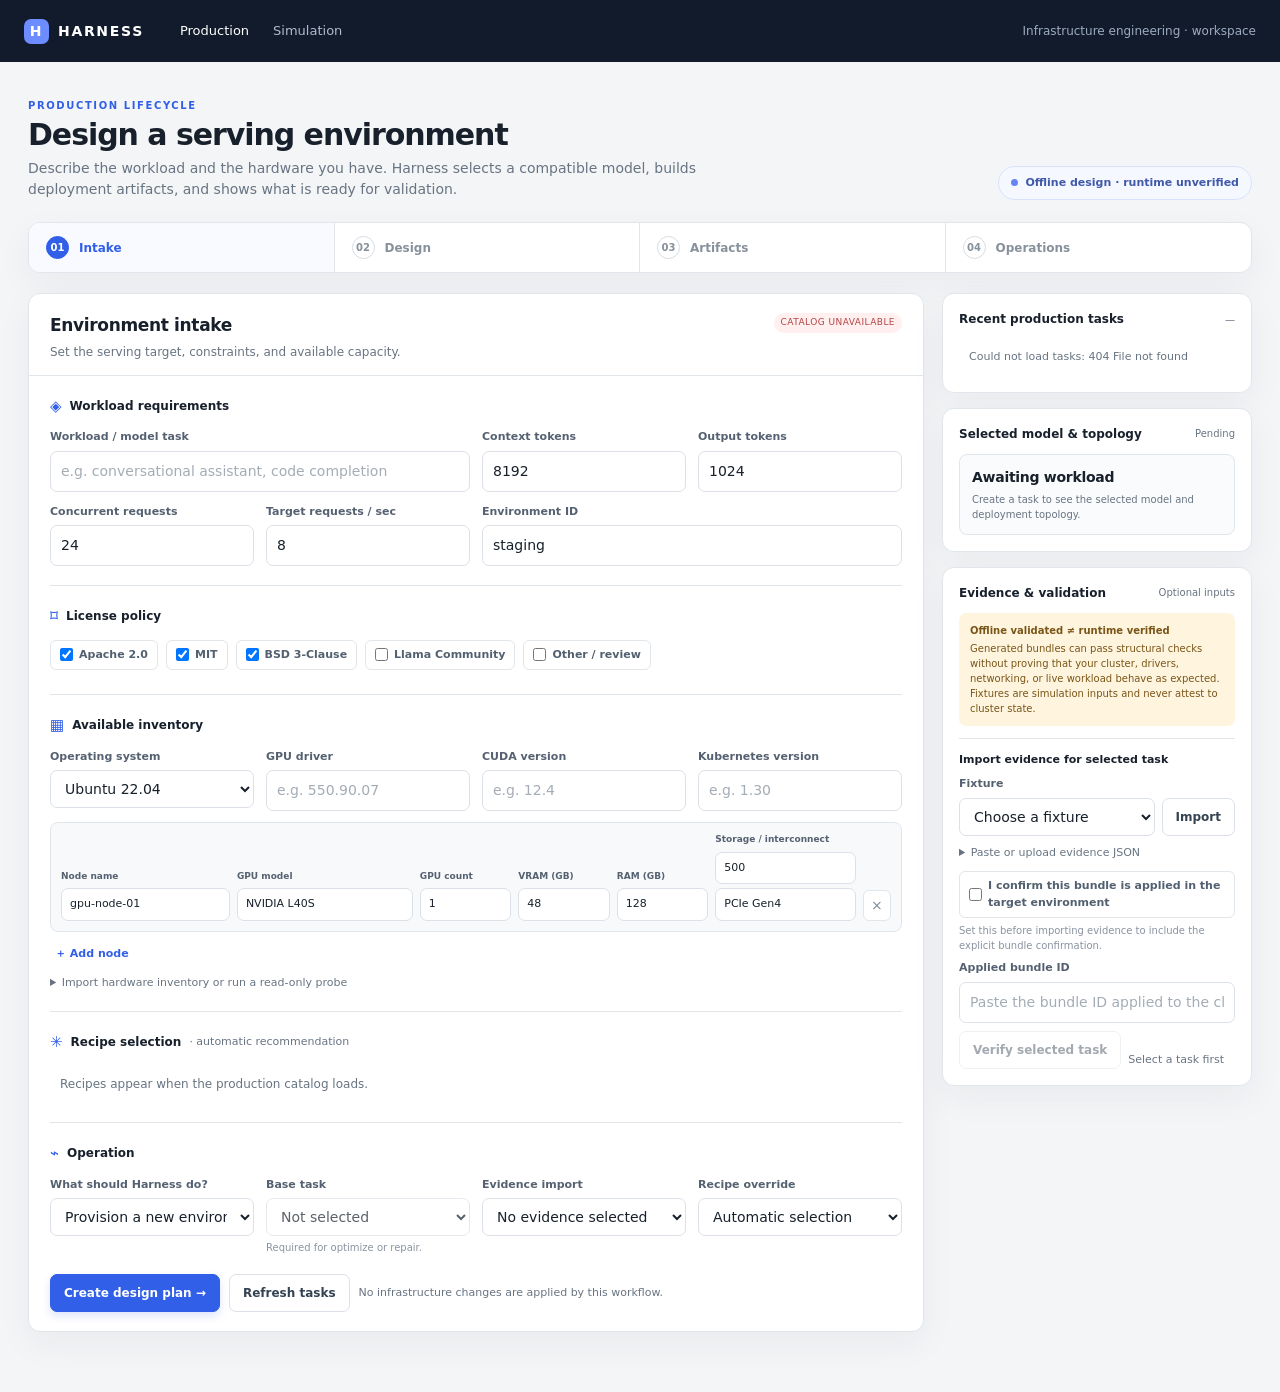
==== ui/production.html @ 187ce42d "feat: add hardware-to-inference infrastructure agent" ====
<!doctype html>
<html lang="en">
<head>
<meta charset="utf-8"><meta name="viewport" content="width=device-width,initial-scale=1">
<title>Harness · Production engineering</title>
<style>
:root{--bg:#f4f5f7;--paper:#fff;--ink:#17202b;--muted:#687482;--line:#e1e6eb;--blue:#315fe7;--blue2:#edf2ff;--teal:#087c72;--teal2:#e6f5f1;--gold:#9b6714;--gold2:#fff5df;--red:#b34444;--red2:#fff0ef;--nav:#111b2b;--shadow:0 12px 35px #1e2a3a0d}
*{box-sizing:border-box}body{margin:0;background:var(--bg);color:var(--ink);font:14px/1.5 Inter,ui-sans-serif,system-ui,-apple-system,"Segoe UI",sans-serif}button,input,select,textarea{font:inherit}button{cursor:pointer}a{color:var(--blue)}.top{height:62px;background:var(--nav);color:#fff;display:flex;align-items:center;padding:0 max(24px,calc((100vw - 1450px)/2));gap:36px}.brand{font-size:14px;letter-spacing:.12em;font-weight:800}.brand i{display:inline-grid;place-items:center;width:25px;height:25px;background:#6c8cff;border-radius:7px;margin-right:9px;font-style:normal}.navlinks{display:flex;gap:24px;color:#afbacb;font-size:13px}.navlinks a{color:inherit;text-decoration:none}.navlinks .on{color:white}.topright{margin-left:auto;color:#9eacc1;font-size:12px}.wrap{max-width:1450px;margin:auto;padding:28px 28px 60px}.heading{display:flex;align-items:flex-end;justify-content:space-between;margin:8px 0 22px;gap:20px}.eyebrow{font-size:10px;text-transform:uppercase;letter-spacing:.16em;color:var(--blue);font-weight:800}.heading h1{font-size:30px;line-height:1.14;letter-spacing:-.035em;margin:5px 0 6px}.heading p{margin:0;color:var(--muted);max-width:720px}.offline{border:1px solid #d8e2ff;color:#4059a9;background:#f6f8ff;border-radius:20px;padding:8px 12px;font-size:11px;font-weight:700;white-space:nowrap}.offline:before{content:"";display:inline-block;width:7px;height:7px;background:#6784f4;border-radius:50%;margin-right:7px}.rail{display:grid;grid-template-columns:repeat(4,1fr);background:var(--paper);border:1px solid var(--line);border-radius:12px;margin-bottom:20px;overflow:hidden;box-shadow:var(--shadow)}.step{padding:13px 17px;display:flex;align-items:center;gap:10px;border-right:1px solid var(--line);color:#87919c;font-size:12px;font-weight:700}.step:last-child{border:0}.step.active{color:var(--blue);background:#f8faff}.step.done{color:var(--teal)}.num{display:grid;place-items:center;width:23px;height:23px;border-radius:50%;border:1px solid #d6dce3;font-size:10px}.step.active .num{background:var(--blue);border-color:var(--blue);color:#fff}.step.done .num{background:var(--teal2);border-color:#b7ddd2;color:var(--teal)}.layout{display:grid;grid-template-columns:minmax(0,1fr) 310px;gap:18px;align-items:start}.maincol{min-width:0}.card{background:var(--paper);border:1px solid var(--line);border-radius:12px;box-shadow:var(--shadow)}.cardhead{display:flex;align-items:flex-start;justify-content:space-between;gap:14px;padding:19px 21px 14px;border-bottom:1px solid var(--line)}.cardhead h2{font-size:17px;letter-spacing:-.02em;margin:0 0 4px}.cardhead p{color:var(--muted);font-size:12px;margin:0}.cardbody{padding:19px 21px}.section-title{display:flex;align-items:center;gap:8px;font-size:12px;font-weight:800;margin:0 0 12px}.section-title .ico{color:var(--blue);font-size:15px}.formgrid{display:grid;grid-template-columns:repeat(4,minmax(0,1fr));gap:12px}.field{min-width:0}.field.span2{grid-column:span 2}.field.span4{grid-column:1/-1}label{display:block;font-size:11px;color:#556171;font-weight:700;margin:0 0 5px}.hint{display:block;font-size:10px;color:#8993a0;margin-top:4px}input,select,textarea{width:100%;border:1px solid #dbe1e7;border-radius:7px;background:white;color:var(--ink);padding:9px 10px;outline:none}input:focus,select:focus,textarea:focus{border-color:#86a0fa;box-shadow:0 0 0 3px #315fe716}input::placeholder,textarea::placeholder{color:#a4acb5}.divider{border-top:1px solid var(--line);margin:19px 0}.license-grid{display:flex;flex-wrap:wrap;gap:8px}.check{display:flex;align-items:center;gap:6px;border:1px solid var(--line);border-radius:6px;padding:6px 9px;font-size:11px;color:#526070}.check input{width:auto;margin:0}.nodes{display:grid;gap:9px}.node{display:grid;grid-template-columns:1.2fr 1.25fr .65fr .65fr .65fr 1fr 28px;gap:7px;align-items:end;padding:10px;background:#f8f9fb;border:1px solid var(--line);border-radius:8px}.node label{font-size:9px}.node input,.node select{padding:7px 8px;font-size:11px}.iconbtn{height:31px;border:1px solid var(--line);border-radius:6px;background:white;color:#8190a0}.addnode{margin-top:9px;border:0;background:none;color:var(--blue);font-size:11px;font-weight:800;padding:5px}.actions{display:flex;align-items:center;gap:9px;margin-top:19px}.btn{border:1px solid #dbe1e7;background:white;color:#344252;padding:9px 13px;border-radius:7px;font-size:12px;font-weight:750}.btn.primary{background:var(--blue);color:white;border-color:var(--blue);box-shadow:0 4px 9px #315fe729}.btn.primary:hover{background:#244ed0}.btn:disabled{opacity:.45;cursor:not-allowed}.subtle{font-size:11px;color:var(--muted)}.recipe-grid{display:grid;grid-template-columns:repeat(3,1fr);gap:9px}.recipe{position:relative;text-align:left;border:1px solid var(--line);border-radius:8px;background:#fff;padding:12px;min-height:105px;color:var(--ink)}.recipe:hover{border-color:#9bb0ff}.recipe.selected{border-color:var(--blue);box-shadow:0 0 0 2px #315fe715;background:#f8faff}.recipe strong{display:block;font-size:12px;margin-bottom:5px}.recipe small{display:block;color:var(--muted);font-size:10px;line-height:1.45}.recipe .match{display:block;margin-top:8px;color:var(--teal);font-size:9px;font-weight:800;text-transform:uppercase;letter-spacing:.08em}.recipe-empty{grid-column:1/-1;color:var(--muted);font-size:12px;padding:10px}.aside{display:grid;gap:15px}.sidecard{padding:16px}.sidehead{display:flex;justify-content:space-between;align-items:center;margin-bottom:11px}.sidehead h3{font-size:12px;margin:0}.sidehead small{font-size:10px;color:var(--muted)}.tasks{display:grid;gap:7px;max-height:310px;overflow:auto}.taskrow{width:100%;text-align:left;border:1px solid transparent;border-radius:7px;padding:9px;background:#f7f8fa}.taskrow:hover,.taskrow.current{background:#f5f7ff;border-color:#d8e1ff}.taskrow strong{display:flex;justify-content:space-between;gap:5px;font-size:11px}.taskrow small{display:block;color:var(--muted);font-size:10px;margin-top:4px}.pill{font-size:9px;letter-spacing:.05em;text-transform:uppercase;border-radius:20px;padding:3px 7px;background:#eef1f4;color:#627080;white-space:nowrap}.pill.running{color:#395cb6;background:#edf2ff}.pill.complete,.pill.passed{color:var(--teal);background:var(--teal2)}.pill.failed,.pill.blocked{color:var(--red);background:var(--red2)}.empty{color:var(--muted);font-size:11px;padding:10px}.modelbox{border:1px solid var(--line);border-radius:8px;padding:12px;background:#fafbfc}.modelname{font-size:14px;font-weight:800;letter-spacing:-.02em}.modelmeta{color:var(--muted);font-size:10px;margin-top:4px}.gpurow{display:flex;gap:5px;flex-wrap:wrap;margin-top:10px}.tag{font-size:9px;color:#516178;background:#edf1f5;padding:4px 6px;border-radius:4px}.callout{padding:10px 11px;border-radius:7px;background:var(--gold2);color:#795517;font-size:10px;line-height:1.5}.callout strong{display:block;font-size:10px;margin-bottom:3px}.workspace{margin-top:18px;scroll-margin-top:20px}.workspace.hidden{display:none}.tabs{display:flex;gap:2px;padding:0 16px;border-bottom:1px solid var(--line);overflow:auto}.tab{border:0;background:transparent;color:#738090;padding:12px 11px;font-size:11px;font-weight:750;border-bottom:2px solid transparent;white-space:nowrap}.tab.active{color:var(--blue);border-bottom-color:var(--blue)}.panel{padding:17px 19px;min-height:130px}.panel.hidden{display:none}.statusline{display:flex;gap:9px;align-items:center;flex-wrap:wrap;margin-bottom:11px}.statusline strong{font-size:13px}.statusline small{color:var(--muted);font-size:10px}.progress{display:flex;gap:4px;margin:13px 0 16px}.prog{height:4px;flex:1;background:#e9edf1;border-radius:4px}.prog.done{background:var(--teal)}.prog.active{background:#6f8df4}.nextbox{border:1px solid #dce3eb;border-radius:8px;padding:11px 12px;background:#fafbfc}.nextbox h4{font-size:11px;margin:0 0 4px}.nextbox p{font-size:11px;color:#657181;margin:0}.code{white-space:pre-wrap;overflow:auto;max-height:420px;padding:14px;border-radius:8px;background:#101a29;color:#d7e0ec;font:11px/1.6 ui-monospace,SFMono-Regular,Consolas,monospace}.citation{display:inline-flex;max-width:100%;gap:6px;align-items:center;border:1px solid var(--line);border-radius:5px;padding:5px 7px;margin:3px;color:#4e5d6e;font-size:10px;text-decoration:none}.citations{display:flex;flex-wrap:wrap}.gate{display:grid;grid-template-columns:18px 130px 1fr;gap:8px;padding:9px 0;border-bottom:1px solid var(--line);font-size:11px}.gate:last-child{border:0}.gate .mark{font-weight:900}.gate.pass .mark{color:var(--teal)}.gate.fail .mark{color:var(--red)}.gate small{color:var(--muted)}.operation{margin-top:12px;border-top:1px solid var(--line);padding-top:13px}.operation h4{font-size:11px;margin:0 0 8px}.inline{display:flex;gap:7px;align-items:end}.inline .field{flex:1}.toast{position:fixed;bottom:20px;left:50%;transform:translateX(-50%);background:#152033;color:#fff;padding:10px 14px;border-radius:8px;box-shadow:0 5px 22px #17202b33;font-size:12px;z-index:20;max-width:min(90vw,560px)}.toast.hidden{display:none}.error{padding:10px;border-radius:7px;background:var(--red2);color:#8e3030;font-size:11px;margin-top:10px}.error.hidden{display:none}.skeleton{color:#8a95a2;font-size:11px}
@media(max-width:1000px){.layout{grid-template-columns:1fr}.aside{grid-template-columns:repeat(2,1fr)}.sidecard:first-child{grid-column:1/-1}.formgrid{grid-template-columns:repeat(2,minmax(0,1fr))}.field.span4{grid-column:1/-1}}
@media(max-width:650px){.wrap{padding:20px 14px 40px}.top{padding:0 14px}.navlinks{display:none}.heading{align-items:flex-start;flex-direction:column}.rail{grid-template-columns:repeat(2,1fr)}.step:nth-child(2){border-right:0}.step:nth-child(-n+2){border-bottom:1px solid var(--line)}.formgrid{grid-template-columns:1fr 1fr}.field.span2{grid-column:span 2}.field.span4{grid-column:1/-1}.node{grid-template-columns:1fr 1fr 1fr}.node .field:nth-child(4),.node .field:nth-child(5){display:none}.recipe-grid{grid-template-columns:1fr}.recipe{min-height:unset}.aside{grid-template-columns:1fr}.sidecard:first-child{grid-column:auto}.gate{grid-template-columns:16px 100px 1fr}.actions{flex-wrap:wrap}}
</style>
</head>
<body>
<header class="top"><div class="brand"><i>H</i>HARNESS</div><nav class="navlinks"><a class="on" href="/production">Production</a><a href="/simulation">Simulation</a></nav><div class="topright">Infrastructure engineering · workspace</div></header>
<div class="wrap">
 <div class="heading"><div><div class="eyebrow">Production lifecycle</div><h1>Design a serving environment</h1><p>Describe the workload and the hardware you have. Harness selects a compatible model, builds deployment artifacts, and shows what is ready for validation.</p></div><div class="offline">Offline design · runtime unverified</div></div>
 <div class="rail" id="rail"><div class="step active" data-rail="0"><span class="num">01</span> Intake</div><div class="step" data-rail="1"><span class="num">02</span> Design</div><div class="step" data-rail="2"><span class="num">03</span> Artifacts</div><div class="step" data-rail="3"><span class="num">04</span> Operations</div></div>
 <div class="layout"><main class="maincol">
  <section class="card" id="intakeCard"><div class="cardhead"><div><h2>Environment intake</h2><p>Set the serving target, constraints, and available capacity.</p></div><span class="pill" id="catalogState">Loading catalog</span></div>
   <div class="cardbody">
    <div class="section-title"><span class="ico">◈</span> Workload requirements</div>
    <div class="formgrid">
     <div class="field span2"><label for="task">Workload / model task</label><input id="task" placeholder="e.g. conversational assistant, code completion"></div>
     <div class="field"><label for="contextTokens">Context tokens</label><input id="contextTokens" type="number" min="1" value="8192"></div>
     <div class="field"><label for="outputTokens">Output tokens</label><input id="outputTokens" type="number" min="1" value="1024"></div>
     <div class="field"><label for="concurrency">Concurrent requests</label><input id="concurrency" type="number" min="1" value="24"></div>
     <div class="field"><label for="rps">Target requests / sec</label><input id="rps" type="number" min="0" step="0.1" value="8"></div>
     <div class="field span2"><label for="environment">Environment ID</label><input id="environment" placeholder="e.g. staging-us-east-1" value="staging"></div>
    </div>
    <div class="divider"></div><div class="section-title"><span class="ico">⌑</span> License policy</div>
    <div class="license-grid" id="licenses"><label class="check"><input type="checkbox" value="apache-2.0" checked> Apache 2.0</label><label class="check"><input type="checkbox" value="mit" checked> MIT</label><label class="check"><input type="checkbox" value="bsd-3-clause" checked> BSD 3-Clause</label><label class="check"><input type="checkbox" value="llama-community"> Llama Community</label><label class="check"><input type="checkbox" value="other"> Other / review</label></div>
    <div class="divider"></div><div class="section-title"><span class="ico">▦</span> Available inventory</div>
    <div class="formgrid" style="margin-bottom:11px">
     <div class="field"><label for="os">Operating system</label><select id="os"><option>Ubuntu 22.04</option><option>Ubuntu 24.04</option><option>RHEL 9</option><option>Amazon Linux 2023</option><option>Other</option></select></div>
     <div class="field"><label for="driver">GPU driver</label><input id="driver" placeholder="e.g. 550.90.07"></div>
     <div class="field"><label for="cuda">CUDA version</label><input id="cuda" placeholder="e.g. 12.4"></div>
     <div class="field"><label for="kubernetes">Kubernetes version</label><input id="kubernetes" placeholder="e.g. 1.30"></div>
    </div>
    <div class="nodes" id="nodes"></div><button class="addnode" type="button" id="addNode">＋ Add node</button>
    <details style="margin-top:8px"><summary class="subtle" style="cursor:pointer">Import hardware inventory or run a read-only probe</summary><div style="display:flex;gap:7px;flex-wrap:wrap;margin:8px 0"><button type="button" class="btn" id="getDiscovery">Get discovery script</button><button type="button" class="btn" id="importInventory" style="margin-top:0">Validate inventory JSON</button><button type="button" class="btn" id="importProbe" style="margin-top:0">Import probe output</button></div><textarea id="inventoryJson" rows="5" placeholder='{"nodes":[{"name":"gpu-01","gpu_model":"NVIDIA L40S","gpu_count":1,"vram_gb":48,"ram_gb":128,"storage_gb":500,"interconnect":"PCIe Gen4"}]}' style="font:11px ui-monospace,monospace"></textarea><small class="hint">The discovery script is only downloaded here. Review it and run it yourself in the target environment; paste its output here.</small></details>
    <div class="divider"></div><div class="section-title"><span class="ico">✳</span> Recipe selection <span class="subtle" style="font-weight:400">· automatic recommendation</span></div>
    <div class="recipe-grid" id="recipeChoices"><div class="recipe-empty">Recipes appear when the production catalog loads.</div></div>
    <div class="divider"></div><div class="section-title"><span class="ico">⌁</span> Operation</div>
    <div class="formgrid">
     <div class="field"><label for="kind">What should Harness do?</label><select id="kind"><option value="provision">Provision a new environment</option><option value="optimize">Optimize an existing deployment</option><option value="repair">Diagnose and repair a fault</option></select></div>
     <div class="field"><label for="baseTask">Base task</label><select id="baseTask"><option value="">Not selected</option></select><span class="hint">Required for optimize or repair.</span></div>
     <div class="field"><label for="evidence">Evidence import</label><select id="evidence"><option value="">No evidence selected</option></select></div>
     <div class="field"><label for="recipeSelect">Recipe override</label><select id="recipeSelect"><option value="">Automatic selection</option></select></div>
    </div>
    <div class="actions"><button class="btn primary" id="createTask">Create design plan <span aria-hidden="true">→</span></button><button class="btn" id="refreshTasks">Refresh tasks</button><span class="subtle" id="actionNote">No infrastructure changes are applied by this workflow.</span></div><div class="error hidden" id="formError"></div>
   </div>
  </section>
  <section class="card workspace hidden" id="workspace"><div class="cardhead"><div><h2 id="workTitle">Task workspace</h2><p id="workSubtitle">Plan, generated artifacts, and validation evidence.</p></div><div style="display:flex;align-items:center;gap:8px"><a class="btn" id="downloadBundle" href="#" download style="display:none;text-decoration:none">Download bundle</a><span class="pill" id="workStatus">Queued</span></div></div>
   <div class="tabs"><button class="tab active" data-tab="overview">Overview</button><button class="tab" data-tab="shell">CLI commands</button><button class="tab" data-tab="yaml">Kubernetes YAML</button><button class="tab" data-tab="env">Environment</button><button class="tab" data-tab="diff">Changes</button><button class="tab" data-tab="validation">Validation</button><button class="tab" data-tab="sources">Sources</button></div>
   <div class="panel" data-panel="overview" id="overviewPanel"></div><div class="panel hidden" data-panel="shell" id="shellPanel"></div><div class="panel hidden" data-panel="yaml" id="yamlPanel"></div><div class="panel hidden" data-panel="env" id="envPanel"></div><div class="panel hidden" data-panel="diff" id="diffPanel"></div><div class="panel hidden" data-panel="validation" id="validationPanel"></div><div class="panel hidden" data-panel="sources" id="sourcesPanel"></div>
  </section>
 </main>
 <aside class="aside">
  <section class="card sidecard"><div class="sidehead"><h3>Recent production tasks</h3><small id="taskCount">—</small></div><div class="tasks" id="taskList"><div class="skeleton">Loading tasks…</div></div></section>
  <section class="card sidecard"><div class="sidehead"><h3>Selected model & topology</h3><small id="selectionLabel">Pending</small></div><div id="modelBox" class="modelbox"><div class="modelname">Awaiting workload</div><div class="modelmeta">Create a task to see the selected model and deployment topology.</div></div></section>
  <section class="card sidecard"><div class="sidehead"><h3>Evidence & validation</h3><small>Optional inputs</small></div><div class="callout"><strong>Offline validated ≠ runtime verified</strong>Generated bundles can pass structural checks without proving that your cluster, drivers, networking, or live workload behave as expected. Fixtures are simulation inputs and never attest to cluster state.</div><div class="operation"><h4>Import evidence for selected task</h4><div class="inline"><div class="field"><label for="fixtureSelect">Fixture</label><select id="fixtureSelect"><option value="">Choose a fixture</option></select></div><button class="btn" id="importFixture">Import</button></div><details style="margin-top:9px"><summary class="subtle" style="cursor:pointer">Paste or upload evidence JSON</summary><div class="field" style="margin-top:8px"><label for="evidenceFormat">Evidence format</label><select id="evidenceFormat"><option value="normalized">Normalized metrics</option><option value="prometheus">Prometheus</option><option value="kubernetes">Kubernetes</option><option value="logs">Logs</option></select></div><input type="file" id="evidenceFile" accept="application/json,.json" style="margin:8px 0;padding:6px"><textarea id="evidenceJson" rows="5" placeholder='{"metrics":{"rps":8,"p95_ms":240,"error_rate":0.01}}' style="font:10px ui-monospace,monospace"></textarea><button class="btn" id="importEvidence" style="margin-top:6px">Import evidence</button></details><div class="field" style="margin-top:10px"><label class="check"><input type="checkbox" id="appliedConfirm"> I confirm this bundle is applied in the target environment</label><small class="hint">Set this before importing evidence to include the explicit bundle confirmation.</small></div><div class="field" style="margin-top:7px"><label for="appliedBundle">Applied bundle ID</label><input id="appliedBundle" placeholder="Paste the bundle ID applied to the cluster"></div><div class="inline" style="margin-top:8px"><button class="btn" id="verifyTask" disabled>Verify selected task</button><span class="subtle" id="verifyHint">Select a task first</span></div></div></section>
 </aside></div>
</div><div class="toast hidden" id="toast" role="status"></div>
<template id="nodeTemplate"><div class="node"><div class="field"><label>Node name</label><input data-key="name" placeholder="gpu-node-01" value="gpu-node-01"></div><div class="field"><label>GPU model</label><input data-key="gpu_model" placeholder="NVIDIA L40S" value="NVIDIA L40S"></div><div class="field"><label>GPU count</label><input data-key="gpu_count" type="number" min="0" value="1"></div><div class="field"><label>VRAM (GB)</label><input data-key="vram_gb" type="number" min="0" value="48"></div><div class="field"><label>RAM (GB)</label><input data-key="ram_gb" type="number" min="0" value="128"></div><div class="field"><label>Storage / interconnect</label><input data-key="storage_gb" type="number" min="0" value="500" aria-label="Storage GB"><input data-key="interconnect" placeholder="PCIe Gen4" value="PCIe Gen4" style="margin-top:4px"></div><button type="button" class="iconbtn remove-node" aria-label="Remove node">×</button></div></template>
<script>
(()=>{'use strict';
const $=s=>document.querySelector(s), $$=s=>Array.from(document.querySelectorAll(s));
const state={catalog:null,tasks:[],fixtures:[],importedEvidence:[],selectedTask:null,pollTimer:null,pollBusy:false,files:{},activeTab:'overview',selectedRecipe:'',catalogError:''};
const esc=v=>String(v??'').replace(/[&<>"']/g,c=>({'&':'&amp;','<':'&lt;','>':'&gt;','"':'&quot;',"'":'&#39;'}[c]));
const val=(id)=>$(id).value.trim();
function toast(msg){const el=$('#toast');el.textContent=msg;el.classList.remove('hidden');clearTimeout(toast.t);toast.t=setTimeout(()=>el.classList.add('hidden'),3600)}
function errorBox(msg){const e=$('#formError');e.textContent=msg;e.classList.remove('hidden')}
function clearError(){$('#formError').classList.add('hidden');$('#formError').textContent=''}
async function api(path,opts={}){const res=await fetch(path,{...opts,headers:{'Content-Type':'application/json',...(opts.headers||{})}});let data;try{data=await res.json()}catch{data={}}if(!res.ok)throw new Error(data.detail||data.error||`${res.status} ${res.statusText}`);return data}
function pretty(v){if(v===undefined||v===null)return 'Not provided';return typeof v==='string'?v:JSON.stringify(v,null,2)}
function displayName(x){return x?.name||x?.recipe_id||x?.model_id||x?.id||'Unnamed option'}
function optionList(v,idKey){if(Array.isArray(v))return v;if(v&&typeof v==='object')return Object.entries(v).map(([k,x])=>x&&typeof x==='object'?{[idKey]:x[idKey]||k,...x}:{[idKey]:k,name:k,value:x});return[]}
function asList(v){if(Array.isArray(v))return v;if(v===undefined||v===null||v==='')return[];return typeof v==='object'?Object.entries(v).map(([key,value])=>({name:key,...(typeof value==='object'?value:{detail:value})})): [v]}
function renderRecipes(){const rs=optionList(state.catalog?.recipes,'recipe_id');const box=$('#recipeSelect');box.innerHTML='<option value="">Automatic selection</option>'+rs.map(r=>`<option value="${esc(r.recipe_id||r.id||'')}">${esc(displayName(r))}</option>`).join('');const choices=$('#recipeChoices');const top=rs.slice(0,3);choices.innerHTML=top.length?top.map((r,i)=>{const id=r.recipe_id||r.id||'';const desc=r.description||r.summary||r.stack||r.stack_version||'Use this deployment recipe as the design starting point.';return `<button type="button" class="recipe ${id&&id===val('#recipeSelect')?'selected':''}" data-recipe="${esc(id)}"><strong>${esc(displayName(r))}</strong><small>${esc(typeof desc==='object'?JSON.stringify(desc):desc)}</small><span class="match">${id&&id===val('#recipeSelect')?'Selected recipe':i===0?'Recommended starting point':'Available recipe'}</span></button>`}).join(''):'<div class="recipe-empty">No recipes are available. Harness will use its automatic design path.</div>';choices.querySelectorAll('[data-recipe]').forEach(b=>b.addEventListener('click',()=>{$('#recipeSelect').value=b.dataset.recipe;renderRecipes()}));}
function renderCatalogState(){const e=$('#catalogState');if(state.catalogError){e.textContent='Catalog unavailable';e.className='pill failed'}else{e.textContent=`${optionList(state.catalog?.recipes,'recipe_id').length} recipes · ${optionList(state.catalog?.models,'model_id').length} models`;e.className='pill passed'}}
function collectInventory(){const nodes=$$('#nodes .node').map(n=>{const obj={};n.querySelectorAll('[data-key]').forEach(i=>{obj[i.dataset.key]=i.type==='number'?(i.value===''?0:Number(i.value)):i.value.trim()});return obj}).filter(n=>n.name||n.gpu_model);return{os:val('#os'),driver_version:val('#driver'),cuda_version:val('#cuda'),kubernetes_version:val('#kubernetes'),nodes}}
function addNode(data){const node=$('#nodeTemplate').content.firstElementChild.cloneNode(true);if(data)node.querySelectorAll('[data-key]').forEach(i=>{if(data[i.dataset.key]!==undefined)i.value=data[i.dataset.key]});node.querySelector('.remove-node').addEventListener('click',()=>{if($$('#nodes .node').length>1)node.remove();else toast('Keep at least one inventory node.')});$('#nodes').append(node)}
function renderTasks(){const host=$('#taskList');$('#taskCount').textContent=state.tasks.length?`${state.tasks.length} task${state.tasks.length===1?'':'s'}`:'No tasks';if(!state.tasks.length){host.innerHTML='<div class="empty">Your production tasks will appear here.</div>';return}host.innerHTML=state.tasks.map(t=>{let id=t.task_id||t.id;let status=t.status||t.stage||'unknown';let kind=t.kind||t.plan?.kind||'production';return `<button class="taskrow ${state.selectedTask?.task_id===id?'current':''}" data-task-id="${esc(id)}"><strong><span>${esc(kind)} · ${esc(String(id).slice(0,13))}</span><span class="pill ${statusClass(status)}">${esc(status)}</span></strong><small>${esc(t.environment_id||t.plan?.environment_id||'Environment pending')} · ${esc(t.stage||'')}</small></button>`}).join('');host.querySelectorAll('[data-task-id]').forEach(b=>b.addEventListener('click',()=>selectTask(b.dataset.taskId)))}
function statusClass(s){s=String(s).toLowerCase();if(/pass|complete|success|ready|offline_validated|remediation_proposed/.test(s))return'complete';if(/fail|error|block/.test(s))return'failed';if(/run|progress|design|queued|pending/.test(s))return'running';return''}
function terminalTask(t){return /complete|success|failed|error|blocked|passed/i.test(String(t.status||''))||/^complete$/i.test(String(t.stage||''))}
function renderTaskChoices(){const old=$('#baseTask').value,oldEvidence=$('#evidence').value;$('#baseTask').innerHTML='<option value="">Not selected</option>'+state.tasks.map(t=>{const id=t.task_id||t.id;return `<option value="${esc(id)}">${esc(t.kind||'task')} · ${esc(String(id).slice(0,20))} (${esc(t.status||t.stage||'unknown')})</option>`}).join('');if(state.tasks.some(t=>(t.task_id||t.id)===old))$('#baseTask').value=old;$('#evidence').innerHTML='<option value="">No evidence selected</option>'+state.importedEvidence.map(f=>`<option value="${esc(f.id)}">${esc(f.name)}</option>`).join('');if(state.importedEvidence.some(f=>f.id===oldEvidence))$('#evidence').value=oldEvidence;$('#fixtureSelect').innerHTML='<option value="">Choose a fixture</option>'+state.fixtures.map((f,i)=>`<option value="${i}">${esc(f.name||f.label||f.evidence_id||`Fixture ${i+1}`)}</option>`).join('')}
async function refreshTasks(){try{const d=await api('/api/production/tasks');state.tasks=Array.isArray(d)?d:(d.tasks||[]);renderTasks();renderTaskChoices()}catch(e){$('#taskList').innerHTML=`<div class="empty">Could not load tasks: ${esc(e.message)}</div>`}}
function setRail(idx){$$('.step').forEach((x,i)=>{x.classList.toggle('active',i===idx);x.classList.toggle('done',i<idx)})}
function updateRail(t){if(!t){setRail(0);return}const status=String(t.status||'').toLowerCase(),stage=String(t.stage||'').toLowerCase();let n=0;if(/design|plan|select|provision/.test(stage))n=1;if(t.bundle_id||/artifact|bundle|generat/.test(stage))n=2;if(/valid|verif|complete|operat|deploy/.test(stage)||/complete|success|passed/.test(status))n=3;setRail(n)}
function modelsList(){return optionList(state.catalog?.models,'model_id')}
function findModel(t){let p=t.plan||{},sel=p.model||p.selected_model||p.model_id||t.selected_model||t.model;if(typeof sel==='string')return modelsList().find(m=>(m.model_id||m.id||m.name)===sel)||{name:sel};if(sel&&typeof sel==='object')return sel;return null}
function renderModel(t){const p=t.plan||{},m=findModel(t),top=p.topology||p.deployment_topology||p.architecture||p.allocation||{};$('#selectionLabel').textContent=m?'Selected':'Pending';if(!m){$('#modelBox').innerHTML='<div class="modelname">Selection pending</div><div class="modelmeta">The planner has not returned a model choice yet.</div>';return}const name=displayName(m),bits=[m.parameters_b?`${m.parameters_b}B parameters`:m.parameters||m.parameter_count,m.license,m.revision?`revision ${m.revision.slice(0,12)}`:''].filter(Boolean).join(' · '),recipe=p.recipe_id,stack=p.versions?.stack;const topo=Object.keys(top).length?top:(p.nodes||[]);$('#modelBox').innerHTML=`<div class="modelname">${esc(name)}</div><div class="modelmeta">${esc(bits||m.description||'Planner selection')}${stack?`<br>${esc(stack)}`:''}${recipe?`<br>Recipe: ${esc(recipe)}`:''}</div>${topo&&Object.keys(top).length?`<div class="gpurow">${Object.entries(top).map(([k,v])=>`<span class="tag">${esc(k)}: ${esc(typeof v==='object'?JSON.stringify(v):v)}</span>`).join('')}</div>`:''}`}
function textDetail(v,fallback='Not provided'){if(v===undefined||v===null||v==='')return fallback;if(typeof v==='string')return v;if(typeof v==='object')return v.rationale||v.summary||v.message||v.diagnosis||v.detail||JSON.stringify(v,null,2);return String(v)}
function renderOverview(t){const stages=['Intake','Design','Artifacts','Operations'];let active=stages.findIndex(s=>String(t.stage||'').toLowerCase().includes(s.toLowerCase()));if(active<0)active=t.bundle_id?2:1;let p=t.plan||{},reason=textDetail(t.reasoning||p.reasoning||p.rationale||p.summary||t.reason,'The planner has not supplied a rationale yet.'),diagnosis=textDetail(t.diagnosis,'');let blockers=asList(p.blockers||p.constraints),manifest=t.context_manifest||{};let next=textDetail(t.error||diagnosis||t.validation?.summary||t.validation?.message||t.reason,'Review the generated plan, then validate it against imported evidence or your target environment.');let assumptions=asList(p.assumptions),changes=asList(p.changes||p.diff);let recipe=p.recipe||p.recipe_id;$('#overviewPanel').innerHTML=`<div class="statusline"><strong>${esc(t.stage||'Planning')}</strong><span class="pill ${statusClass(t.status)}">${esc(t.status||'unknown')}</span><small>Workflow rev ${esc(t.revision??'—')} · Published plan rev ${esc(t.published_revision??'pending')} · Task ${esc(t.task_id||'')}</small></div><div class="progress">${stages.map((x,i)=>`<span class="prog ${i<active?'done':i===active?'active':''}" title="${esc(x)}"></span>`).join('')}</div><div class="nextbox"><h4>Next action</h4><p>${esc(next)}</p></div>${diagnosis?`<div class="divider"></div><div class="section-title">Diagnosis</div><p style="margin:0;color:#566373;font-size:12px;white-space:pre-wrap">${esc(diagnosis)}</p>`:''}<div class="divider"></div><div class="section-title">Design rationale ${recipe?`<span class="pill">${esc(typeof recipe==='object'?displayName(recipe):recipe)}</span>`:''}</div><p style="margin:0;color:#566373;font-size:12px;white-space:pre-wrap">${esc(reason)}</p>${blockers.length?`<div class="divider"></div><div class="section-title">Blockers and constraints</div><ul style="margin:0;padding-left:18px;color:#925b19;font-size:11px">${blockers.map(x=>`<li>${esc(textDetail(x))}</li>`).join('')}</ul>`:''}${assumptions.length?`<div class="divider"></div><div class="section-title">Assumptions</div><ul style="margin:0;padding-left:18px;color:#566373;font-size:11px">${assumptions.map(x=>`<li>${esc(textDetail(x))}</li>`).join('')}</ul>`:''}${changes.length?`<div class="divider"></div><div class="section-title">Planned changes</div><ul style="margin:0;padding-left:18px;color:#566373;font-size:11px">${changes.map(x=>`<li>${esc(textDetail(x))}</li>`).join('')}</ul>`:''}<div class="divider"></div><div class="section-title">Planning context</div><p style="margin:0;color:#667282;font-size:11px">${esc(manifest.manifest_id||manifest.id||'Context manifest pending')} · ${esc(manifest.token_count??manifest.total_tokens??((manifest.included||[]).length||'—'))} tokens</p>`;const included=manifest.included||[];const source=t.reasoning?.source;if(included.length)$('#overviewPanel').insertAdjacentHTML('beforeend',`<div class="citations" style="margin-top:9px">${included.slice(0,8).map(x=>`<span class="citation">${esc(x.title||x.item_id||x.source||'Context item')}${x.reason?` · ${esc(x.reason)}`:''}</span>`).join('')}</div>`);if(source)$('#overviewPanel').insertAdjacentHTML('beforeend',`<p class="subtle" style="margin:10px 0 0">Reasoning source: ${esc(source)}${t.reasoning?.model?` · ${esc(t.reasoning.model)}`:''}</p>`)}
function renderCode(panelId,files,pattern,empty){const pairs=Object.entries(files||{}).filter(([p])=>pattern.test(p));$(panelId).innerHTML=pairs.length?pairs.map(([p,c])=>`<div class="section-title">${esc(p)}</div><pre class="code">${esc(c)}</pre>`).join(''):`<div class="empty">${esc(empty)}</div>`}
function renderValidation(t,bundle){const v=bundle?.validation||t.validation||{};let gates=v.gates||v.checks||v.results||[];let entries=Array.isArray(gates)?gates:Object.entries(gates).map(([name,x])=>typeof x==='object'?{name,...x}:{name,status:x});const verification=t.verification;$('#validationPanel').innerHTML=`<div class="statusline"><strong>${esc(v.status||v.result||'Awaiting validation')}</strong><span class="pill ${statusClass(v.status||v.result)}">${esc(v.status||v.result||'not run')}</span></div><div class="callout"><strong>Scope</strong>Offline bundle validation checks generated configuration. It does not connect to a cluster or confirm runtime health.</div><div style="margin-top:12px">${entries.length?entries.map(g=>{const passed=Boolean(g.passed??g.ok??/pass|valid|success/i.test(g.status||''));return `<div class="gate ${passed?'pass':'fail'}"><span class="mark">${passed?'✓':'•'}</span><strong>${esc(g.name||g.check||'Check')}</strong><small>${esc(g.message||g.detail||g.status||g.reason||'No detail returned')}</small></div>`}).join(''):`<div class="empty">No validation checks returned yet.</div>`}</div>${v.summary?`<p class="subtle">${esc(v.summary)}</p>`:''}${verification?`<div class="divider"></div><div class="section-title">Evidence verification ${t.runtime_verified?'<span class="pill complete">Runtime verified</span>':'<span class="pill">Simulation / runtime unverified</span>'}</div><p class="subtle">${esc(verification.outcome||'Verification received')} · ${esc(verification.reasons?.join('; ')||'')}</p>`:''}`}
function renderSources(bundle,t){let sources=bundle?.sources||t.plan?.sources||t.sources||[];if(!Array.isArray(sources))sources=Object.values(sources);$('#sourcesPanel').innerHTML=sources.length?`<div class="citations">${sources.map(s=>{const u=typeof s==='string'?s:s.url||s.source||s.path||'',label=typeof s==='string'?s:s.title||s.name||u||JSON.stringify(s);const safe=/^https?:\/\//i.test(u);return safe?`<a class="citation" target="_blank" rel="noopener noreferrer" href="${esc(u)}">↗ ${esc(label)}</a>`:`<span class="citation">${esc(label)}</span>`}).join('')}</div>`:'<div class="empty">No source citations were included with this plan.</div>'}
async function loadBundle(t){state.files={};let b=null;if(t.bundle_id){const dl=$('#downloadBundle');dl.href=`/api/production/bundles/${encodeURIComponent(t.bundle_id)}/download`;dl.style.display='inline-block';try{b=await api(`/api/production/bundles/${encodeURIComponent(t.bundle_id)}`);state.files=b.files||{}}catch(e){toast(`Bundle could not be loaded: ${e.message}`)}}else $('#downloadBundle').style.display='none';renderCode('#shellPanel',state.files,/\.sh$|\.bash$|commands\.txt$/i,'No CLI command file is present in this bundle.');renderCode('#yamlPanel',state.files,/\.ya?ml$/i,'No Kubernetes YAML is present in this bundle.');renderCode('#envPanel',state.files,/(^|\/)(\.env|[^/]*\.env|[^/]*\.env\.example)$/i,'No environment file is present in this bundle.');renderCode('#diffPanel',state.files,/\.diff$|\.patch$|CHANGELOG\.md$/i,'No before-and-after change summary is present in this bundle.');renderValidation(t,b);renderSources(b,t)}
async function selectTask(id){clearError();try{let t=await api(`/api/production/tasks/${encodeURIComponent(id)}`);state.selectedTask=t;$('#workspace').classList.remove('hidden');$('#workTitle').textContent=`${t.kind||t.plan?.kind||'Production'} task`;$('#workSubtitle').textContent=`${t.environment_id||t.plan?.environment_id||'Environment'} · ${t.task_id}`;$('#workStatus').textContent=t.status||t.stage||'unknown';$('#workStatus').className=`pill ${statusClass(t.status||t.stage)}`;renderOverview(t);renderModel(t);await loadBundle(t);$('#verifyTask').disabled=!t.task_id;$('#verifyHint').textContent='Use imported evidence to verify this plan.';renderTasks();updateRail(t);if(!$('#workspace').classList.contains('hidden'))$('#workspace').scrollIntoView({behavior:'smooth',block:'nearest'});if(state.pollTimer)clearInterval(state.pollTimer);if(!terminalTask(t))state.pollTimer=setInterval(()=>pollTask(t.task_id),3500)}catch(e){toast(`Task could not be opened: ${e.message}`)}}
async function pollTask(id){if(state.pollBusy)return;state.pollBusy=true;try{const t=await api(`/api/production/tasks/${encodeURIComponent(id)}`);state.selectedTask=t;$('#workStatus').textContent=t.status||t.stage||'unknown';$('#workStatus').className=`pill ${statusClass(t.status||t.stage)}`;$('#workSubtitle').textContent=`${t.environment_id||t.plan?.environment_id||'Environment'} · ${t.task_id}`;renderOverview(t);renderModel(t);await loadBundle(t);updateRail(t);await refreshTasks();if(terminalTask(t)&&state.pollTimer){clearInterval(state.pollTimer);state.pollTimer=null}}catch(e){console.warn('Task refresh failed',e)}finally{state.pollBusy=false}}
function activeWorkTab(name){state.activeTab=name;$$('.tab').forEach(x=>x.classList.toggle('active',x.dataset.tab===name));$$('.panel').forEach(x=>x.classList.toggle('hidden',x.dataset.panel!==name))}
async function createTask(){clearError();const kind=val('#kind'),base=val('#baseTask');if(kind!=='provision'&&!base){errorBox('Choose a base task for optimize or repair.');return}const nodes=collectInventory().nodes;if(!nodes.length){errorBox('Add at least one inventory node.');return}const button=$('#createTask');button.disabled=true;button.textContent='Creating plan…';try{const body={kind,environment_id:val('#environment')||'default',workload:{task:val('#task'),context_tokens:Number(val('#contextTokens')||0),output_tokens:Number(val('#outputTokens')||0),concurrency:Number(val('#concurrency')||0),rps:Number(val('#rps')||0),allowed_licenses:$$('#licenses input:checked').map(x=>x.value)},inventory:collectInventory(),...(val('#recipeSelect')?{recipe_id:val('#recipeSelect')}:{}),...(base?{base_task_id:base}:{}),...(val('#evidence')?{evidence_id:val('#evidence')}:{}),idempotency_key:globalThis.crypto?.randomUUID?.()||`${Date.now()}-${Math.random().toString(36).slice(2)}`};const t=await api('/api/production/tasks',{method:'POST',body:JSON.stringify(body)});toast('Design task created. Loading its plan…');await refreshTasks();await selectTask(t.task_id||t.id)}catch(e){errorBox(e.message)}finally{button.disabled=false;button.innerHTML='Create design plan <span aria-hidden="true">→</span>'}}
async function loadFixtures(){try{const d=await api('/api/production/fixtures');const raw=d.fixtures??d;state.fixtures=Array.isArray(raw)?raw:Object.entries(raw||{}).map(([name,payload])=>({name,fixture_payload:payload,format:payload?.format}));renderTaskChoices()}catch(e){console.info('Evidence fixtures unavailable',e.message)}}
function evidenceRevision(t){return t.published_revision??t.plan?.published_revision??null}
async function postEvidence({payload,format,provenance,name}){const t=state.selectedTask;if(!t)throw new Error('Select a production task before importing evidence.');const publishedRevision=evidenceRevision(t);if(publishedRevision===null||publishedRevision===undefined)throw new Error('Wait until this task publishes its plan before importing evidence.');if(provenance==='fixture'&&!t.bundle_id)throw new Error('Select a task with a generated bundle before importing fixture evidence.');const known=['data','metrics','events','excerpts','coverage','sources','warnings','observed_at','logs','text'];const body={};if(payload&&typeof payload==='object'&&!Array.isArray(payload)){for(const key of known)if(Object.hasOwn(payload,key))body[key]=payload[key];if(!known.some(key=>Object.hasOwn(payload,key)))body.data=payload}else body.data=payload;const confirmed=$('#appliedConfirm').checked,applied=val('#appliedBundle');if(provenance==='imported'&&confirmed&&applied!==t.bundle_id)throw new Error('Applied bundle ID must match the selected task bundle.');if(provenance==='imported'&&confirmed&&!applied)throw new Error('Enter the applied bundle ID before importing confirmed runtime evidence.');const appliedBundleId=provenance==='fixture'?t.bundle_id:(confirmed?applied:undefined);const environmentId=t.environment_id||t.plan?.environment_id||val('#environment');Object.assign(body,{environment_id:environmentId,plan_revision:publishedRevision,provenance,format:format||payload?.format||'normalized',...(appliedBundleId?{applied_bundle_id:appliedBundleId}:{})});const result=await api('/api/production/evidence',{method:'POST',body:JSON.stringify(body)});const id=result.evidence_id||result.id;if(!id)throw new Error('The evidence service did not return an evidence ID.');state.importedEvidence=state.importedEvidence.filter(x=>x.id!==id);state.importedEvidence.unshift({id,name:name||`Imported evidence ${String(id).slice(0,12)}`,provenance,appliedBundleId:appliedBundleId||null,environmentId,planRevision:publishedRevision});renderTaskChoices();$('#evidence').value=id;$('#verifyTask').disabled=false;$('#verifyHint').textContent=provenance==='fixture'?'Fixture imported for this plan; verification is simulation only.':appliedBundleId?'Imported evidence includes your applied-bundle confirmation.':'Evidence ready; runtime verification requires explicit applied-bundle confirmation.';return id}
async function importFixture(){const n=$('#fixtureSelect').value;if(n===''){toast('Choose a fixture to import.');return}const f=state.fixtures[Number(n)];try{let payload=f.fixture_payload??f.payload??f;if(payload&&typeof payload==='object'&&payload.payload!==undefined)payload=payload.payload;const id=await postEvidence({payload,format:f.format||payload?.format||'normalized',provenance:'fixture',name:f.name||f.label});toast(`Fixture evidence imported for offline simulation: ${id}.`)}catch(e){toast(`Evidence import failed: ${e.message}`)}}
async function importEvidenceJson(){try{const raw=val('#evidenceJson');if(!raw)throw new Error('Paste evidence JSON or choose a JSON file first.');const payload=JSON.parse(raw);if($('#appliedConfirm').checked&&!val('#appliedBundle'))throw new Error('Enter the applied bundle ID before importing confirmed runtime evidence.');if($('#appliedConfirm').checked&&val('#appliedBundle')!==state.selectedTask?.bundle_id)throw new Error('Applied bundle ID must match the selected task bundle.');const id=await postEvidence({payload,format:val('#evidenceFormat'),provenance:'imported',name:`Imported ${val('#evidenceFormat')} evidence`});toast(`Evidence imported: ${id}.`)}catch(e){toast(`Evidence import failed: ${e.message}`)}}
function applyInventoryResponse(value){const inv=value.inventory||value.data?.inventory||value;const nodes=inv.nodes||inv.gpu_nodes;if(!Array.isArray(nodes)||!nodes.length)throw new Error('Validated response did not include a non-empty nodes array.');if(inv.os)$('#os').value=inv.os;if(inv.driver_version)$('#driver').value=inv.driver_version;if(inv.cuda_version)$('#cuda').value=inv.cuda_version;if(inv.kubernetes_version)$('#kubernetes').value=inv.kubernetes_version;$('#nodes').replaceChildren();nodes.forEach(n=>addNode(n));toast(`${nodes.length} validated inventory node${nodes.length===1?'':'s'} applied.`)}
async function importInventory(format){try{const raw=val('#inventoryJson');if(!raw)throw new Error('Paste inventory JSON or probe output first.');const data=format==='json'?JSON.parse(raw):raw;const result=await api('/api/production/inventory/import',{method:'POST',body:JSON.stringify({format,data})});applyInventoryResponse(result)}catch(e){toast(`Inventory could not be imported: ${e.message}`)}}
async function getDiscovery(){try{const result=await api('/api/production/inventory/discovery');if(!result.content)throw new Error('The discovery endpoint returned no script content.');const blob=new Blob([result.content],{type:'text/plain'}),url=URL.createObjectURL(blob),a=document.createElement('a');a.href=url;a.download=result.filename||'discover-hardware.sh';document.body.append(a);a.click();a.remove();setTimeout(()=>URL.revokeObjectURL(url),1000);toast(`Downloaded ${a.download}. Script execution was not performed.`)}catch(e){toast(`Discovery script unavailable: ${e.message}`)}}
async function verifySelected(){const t=state.selectedTask,evidence=val('#evidence');if(!t){toast('Select a task first.');return}if(!evidence){toast('Import or select evidence first.');return}const record=state.importedEvidence.find(x=>x.id===evidence);if(!record){toast('Import evidence for this task before verifying it.');return}if(record.environmentId!==t.environment_id||record.planRevision!==t.published_revision){toast('Evidence must be imported for this environment and published plan revision.');return}if(record.provenance!=='fixture'&&record.appliedBundleId!==t.bundle_id){toast('Import this evidence again after confirming that the selected bundle is applied.');return}if(record.provenance!=='fixture'&&$('#appliedConfirm').checked&&val('#appliedBundle')!==t.bundle_id){toast('Applied bundle ID must match this task’s bundle.');return}const b=$('#verifyTask');b.disabled=true;b.textContent='Verifying…';try{await api(`/api/production/tasks/${encodeURIComponent(t.task_id)}/verify`,{method:'POST',body:JSON.stringify({evidence_id:evidence})});toast(record.provenance==='fixture'?'Fixture simulation completed; runtime remains unverified.':'Imported evidence verification completed.');await pollTask(t.task_id)}catch(e){toast(`Verification could not start: ${e.message}`)}finally{b.disabled=false;b.textContent='Verify selected task'}}
async function loadCatalog(){try{state.catalog=await api('/api/production/catalog');renderCatalogState();renderRecipes()}catch(e){state.catalogError=e.message;renderCatalogState();$('#recipeSelect').innerHTML='<option value="">Automatic selection</option>';console.info('Production catalog unavailable',e.message)}}
function startup(){addNode();$('#addNode').addEventListener('click',()=>addNode());$('#createTask').addEventListener('click',createTask);$('#refreshTasks').addEventListener('click',refreshTasks);$('#importFixture').addEventListener('click',importFixture);$('#importEvidence').addEventListener('click',importEvidenceJson);$('#importInventory').addEventListener('click',()=>importInventory('json'));$('#importProbe').addEventListener('click',()=>importInventory('probe'));$('#getDiscovery').addEventListener('click',getDiscovery);$('#evidenceFile').addEventListener('change',async e=>{const file=e.target.files?.[0];if(file)try{$('#evidenceJson').value=await file.text()}catch(err){toast(`Could not read file: ${err.message}`)}});$('#verifyTask').addEventListener('click',verifySelected);$$('.tab').forEach(t=>t.addEventListener('click',()=>activeWorkTab(t.dataset.tab)));$('#kind').addEventListener('change',()=>{$('#baseTask').disabled=val('#kind')==='provision';if(val('#kind')==='provision')$('#baseTask').value=''});$('#baseTask').disabled=true;Promise.all([loadCatalog(),refreshTasks(),loadFixtures()])}
startup();
})();
</script>
</body></html>
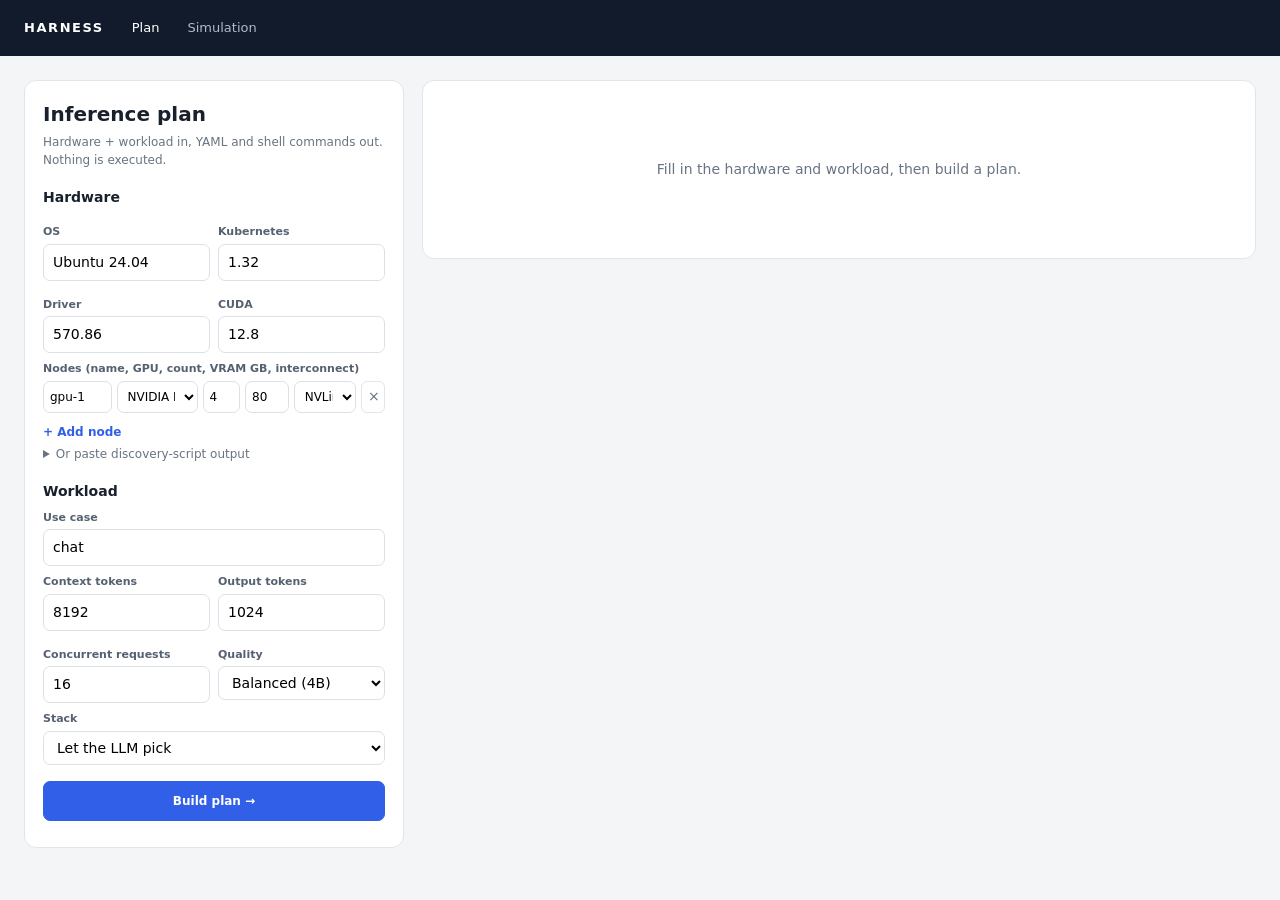
==== commit c1ce7cd1: "demo commit" ====
--- a/ui/production.html
+++ b/ui/production.html
@@ -2,116 +2,178 @@
 <html lang="en">
 <head>
 <meta charset="utf-8"><meta name="viewport" content="width=device-width,initial-scale=1">
-<title>Harness · Production engineering</title>
+<title>Harness · Inference plan</title>
 <style>
-:root{--bg:#f4f5f7;--paper:#fff;--ink:#17202b;--muted:#687482;--line:#e1e6eb;--blue:#315fe7;--blue2:#edf2ff;--teal:#087c72;--teal2:#e6f5f1;--gold:#9b6714;--gold2:#fff5df;--red:#b34444;--red2:#fff0ef;--nav:#111b2b;--shadow:0 12px 35px #1e2a3a0d}
-*{box-sizing:border-box}body{margin:0;background:var(--bg);color:var(--ink);font:14px/1.5 Inter,ui-sans-serif,system-ui,-apple-system,"Segoe UI",sans-serif}button,input,select,textarea{font:inherit}button{cursor:pointer}a{color:var(--blue)}.top{height:62px;background:var(--nav);color:#fff;display:flex;align-items:center;padding:0 max(24px,calc((100vw - 1450px)/2));gap:36px}.brand{font-size:14px;letter-spacing:.12em;font-weight:800}.brand i{display:inline-grid;place-items:center;width:25px;height:25px;background:#6c8cff;border-radius:7px;margin-right:9px;font-style:normal}.navlinks{display:flex;gap:24px;color:#afbacb;font-size:13px}.navlinks a{color:inherit;text-decoration:none}.navlinks .on{color:white}.topright{margin-left:auto;color:#9eacc1;font-size:12px}.wrap{max-width:1450px;margin:auto;padding:28px 28px 60px}.heading{display:flex;align-items:flex-end;justify-content:space-between;margin:8px 0 22px;gap:20px}.eyebrow{font-size:10px;text-transform:uppercase;letter-spacing:.16em;color:var(--blue);font-weight:800}.heading h1{font-size:30px;line-height:1.14;letter-spacing:-.035em;margin:5px 0 6px}.heading p{margin:0;color:var(--muted);max-width:720px}.offline{border:1px solid #d8e2ff;color:#4059a9;background:#f6f8ff;border-radius:20px;padding:8px 12px;font-size:11px;font-weight:700;white-space:nowrap}.offline:before{content:"";display:inline-block;width:7px;height:7px;background:#6784f4;border-radius:50%;margin-right:7px}.rail{display:grid;grid-template-columns:repeat(4,1fr);background:var(--paper);border:1px solid var(--line);border-radius:12px;margin-bottom:20px;overflow:hidden;box-shadow:var(--shadow)}.step{padding:13px 17px;display:flex;align-items:center;gap:10px;border-right:1px solid var(--line);color:#87919c;font-size:12px;font-weight:700}.step:last-child{border:0}.step.active{color:var(--blue);background:#f8faff}.step.done{color:var(--teal)}.num{display:grid;place-items:center;width:23px;height:23px;border-radius:50%;border:1px solid #d6dce3;font-size:10px}.step.active .num{background:var(--blue);border-color:var(--blue);color:#fff}.step.done .num{background:var(--teal2);border-color:#b7ddd2;color:var(--teal)}.layout{display:grid;grid-template-columns:minmax(0,1fr) 310px;gap:18px;align-items:start}.maincol{min-width:0}.card{background:var(--paper);border:1px solid var(--line);border-radius:12px;box-shadow:var(--shadow)}.cardhead{display:flex;align-items:flex-start;justify-content:space-between;gap:14px;padding:19px 21px 14px;border-bottom:1px solid var(--line)}.cardhead h2{font-size:17px;letter-spacing:-.02em;margin:0 0 4px}.cardhead p{color:var(--muted);font-size:12px;margin:0}.cardbody{padding:19px 21px}.section-title{display:flex;align-items:center;gap:8px;font-size:12px;font-weight:800;margin:0 0 12px}.section-title .ico{color:var(--blue);font-size:15px}.formgrid{display:grid;grid-template-columns:repeat(4,minmax(0,1fr));gap:12px}.field{min-width:0}.field.span2{grid-column:span 2}.field.span4{grid-column:1/-1}label{display:block;font-size:11px;color:#556171;font-weight:700;margin:0 0 5px}.hint{display:block;font-size:10px;color:#8993a0;margin-top:4px}input,select,textarea{width:100%;border:1px solid #dbe1e7;border-radius:7px;background:white;color:var(--ink);padding:9px 10px;outline:none}input:focus,select:focus,textarea:focus{border-color:#86a0fa;box-shadow:0 0 0 3px #315fe716}input::placeholder,textarea::placeholder{color:#a4acb5}.divider{border-top:1px solid var(--line);margin:19px 0}.license-grid{display:flex;flex-wrap:wrap;gap:8px}.check{display:flex;align-items:center;gap:6px;border:1px solid var(--line);border-radius:6px;padding:6px 9px;font-size:11px;color:#526070}.check input{width:auto;margin:0}.nodes{display:grid;gap:9px}.node{display:grid;grid-template-columns:1.2fr 1.25fr .65fr .65fr .65fr 1fr 28px;gap:7px;align-items:end;padding:10px;background:#f8f9fb;border:1px solid var(--line);border-radius:8px}.node label{font-size:9px}.node input,.node select{padding:7px 8px;font-size:11px}.iconbtn{height:31px;border:1px solid var(--line);border-radius:6px;background:white;color:#8190a0}.addnode{margin-top:9px;border:0;background:none;color:var(--blue);font-size:11px;font-weight:800;padding:5px}.actions{display:flex;align-items:center;gap:9px;margin-top:19px}.btn{border:1px solid #dbe1e7;background:white;color:#344252;padding:9px 13px;border-radius:7px;font-size:12px;font-weight:750}.btn.primary{background:var(--blue);color:white;border-color:var(--blue);box-shadow:0 4px 9px #315fe729}.btn.primary:hover{background:#244ed0}.btn:disabled{opacity:.45;cursor:not-allowed}.subtle{font-size:11px;color:var(--muted)}.recipe-grid{display:grid;grid-template-columns:repeat(3,1fr);gap:9px}.recipe{position:relative;text-align:left;border:1px solid var(--line);border-radius:8px;background:#fff;padding:12px;min-height:105px;color:var(--ink)}.recipe:hover{border-color:#9bb0ff}.recipe.selected{border-color:var(--blue);box-shadow:0 0 0 2px #315fe715;background:#f8faff}.recipe strong{display:block;font-size:12px;margin-bottom:5px}.recipe small{display:block;color:var(--muted);font-size:10px;line-height:1.45}.recipe .match{display:block;margin-top:8px;color:var(--teal);font-size:9px;font-weight:800;text-transform:uppercase;letter-spacing:.08em}.recipe-empty{grid-column:1/-1;color:var(--muted);font-size:12px;padding:10px}.aside{display:grid;gap:15px}.sidecard{padding:16px}.sidehead{display:flex;justify-content:space-between;align-items:center;margin-bottom:11px}.sidehead h3{font-size:12px;margin:0}.sidehead small{font-size:10px;color:var(--muted)}.tasks{display:grid;gap:7px;max-height:310px;overflow:auto}.taskrow{width:100%;text-align:left;border:1px solid transparent;border-radius:7px;padding:9px;background:#f7f8fa}.taskrow:hover,.taskrow.current{background:#f5f7ff;border-color:#d8e1ff}.taskrow strong{display:flex;justify-content:space-between;gap:5px;font-size:11px}.taskrow small{display:block;color:var(--muted);font-size:10px;margin-top:4px}.pill{font-size:9px;letter-spacing:.05em;text-transform:uppercase;border-radius:20px;padding:3px 7px;background:#eef1f4;color:#627080;white-space:nowrap}.pill.running{color:#395cb6;background:#edf2ff}.pill.complete,.pill.passed{color:var(--teal);background:var(--teal2)}.pill.failed,.pill.blocked{color:var(--red);background:var(--red2)}.empty{color:var(--muted);font-size:11px;padding:10px}.modelbox{border:1px solid var(--line);border-radius:8px;padding:12px;background:#fafbfc}.modelname{font-size:14px;font-weight:800;letter-spacing:-.02em}.modelmeta{color:var(--muted);font-size:10px;margin-top:4px}.gpurow{display:flex;gap:5px;flex-wrap:wrap;margin-top:10px}.tag{font-size:9px;color:#516178;background:#edf1f5;padding:4px 6px;border-radius:4px}.callout{padding:10px 11px;border-radius:7px;background:var(--gold2);color:#795517;font-size:10px;line-height:1.5}.callout strong{display:block;font-size:10px;margin-bottom:3px}.workspace{margin-top:18px;scroll-margin-top:20px}.workspace.hidden{display:none}.tabs{display:flex;gap:2px;padding:0 16px;border-bottom:1px solid var(--line);overflow:auto}.tab{border:0;background:transparent;color:#738090;padding:12px 11px;font-size:11px;font-weight:750;border-bottom:2px solid transparent;white-space:nowrap}.tab.active{color:var(--blue);border-bottom-color:var(--blue)}.panel{padding:17px 19px;min-height:130px}.panel.hidden{display:none}.statusline{display:flex;gap:9px;align-items:center;flex-wrap:wrap;margin-bottom:11px}.statusline strong{font-size:13px}.statusline small{color:var(--muted);font-size:10px}.progress{display:flex;gap:4px;margin:13px 0 16px}.prog{height:4px;flex:1;background:#e9edf1;border-radius:4px}.prog.done{background:var(--teal)}.prog.active{background:#6f8df4}.nextbox{border:1px solid #dce3eb;border-radius:8px;padding:11px 12px;background:#fafbfc}.nextbox h4{font-size:11px;margin:0 0 4px}.nextbox p{font-size:11px;color:#657181;margin:0}.code{white-space:pre-wrap;overflow:auto;max-height:420px;padding:14px;border-radius:8px;background:#101a29;color:#d7e0ec;font:11px/1.6 ui-monospace,SFMono-Regular,Consolas,monospace}.citation{display:inline-flex;max-width:100%;gap:6px;align-items:center;border:1px solid var(--line);border-radius:5px;padding:5px 7px;margin:3px;color:#4e5d6e;font-size:10px;text-decoration:none}.citations{display:flex;flex-wrap:wrap}.gate{display:grid;grid-template-columns:18px 130px 1fr;gap:8px;padding:9px 0;border-bottom:1px solid var(--line);font-size:11px}.gate:last-child{border:0}.gate .mark{font-weight:900}.gate.pass .mark{color:var(--teal)}.gate.fail .mark{color:var(--red)}.gate small{color:var(--muted)}.operation{margin-top:12px;border-top:1px solid var(--line);padding-top:13px}.operation h4{font-size:11px;margin:0 0 8px}.inline{display:flex;gap:7px;align-items:end}.inline .field{flex:1}.toast{position:fixed;bottom:20px;left:50%;transform:translateX(-50%);background:#152033;color:#fff;padding:10px 14px;border-radius:8px;box-shadow:0 5px 22px #17202b33;font-size:12px;z-index:20;max-width:min(90vw,560px)}.toast.hidden{display:none}.error{padding:10px;border-radius:7px;background:var(--red2);color:#8e3030;font-size:11px;margin-top:10px}.error.hidden{display:none}.skeleton{color:#8a95a2;font-size:11px}
-@media(max-width:1000px){.layout{grid-template-columns:1fr}.aside{grid-template-columns:repeat(2,1fr)}.sidecard:first-child{grid-column:1/-1}.formgrid{grid-template-columns:repeat(2,minmax(0,1fr))}.field.span4{grid-column:1/-1}}
-@media(max-width:650px){.wrap{padding:20px 14px 40px}.top{padding:0 14px}.navlinks{display:none}.heading{align-items:flex-start;flex-direction:column}.rail{grid-template-columns:repeat(2,1fr)}.step:nth-child(2){border-right:0}.step:nth-child(-n+2){border-bottom:1px solid var(--line)}.formgrid{grid-template-columns:1fr 1fr}.field.span2{grid-column:span 2}.field.span4{grid-column:1/-1}.node{grid-template-columns:1fr 1fr 1fr}.node .field:nth-child(4),.node .field:nth-child(5){display:none}.recipe-grid{grid-template-columns:1fr}.recipe{min-height:unset}.aside{grid-template-columns:1fr}.sidecard:first-child{grid-column:auto}.gate{grid-template-columns:16px 100px 1fr}.actions{flex-wrap:wrap}}
+:root{--bg:#f4f5f7;--paper:#fff;--ink:#17202b;--muted:#687482;--line:#e1e6eb;--blue:#315fe7;--teal:#087c72;--teal2:#e6f5f1;--red:#b34444;--red2:#fff0ef;--nav:#111b2b}
+*{box-sizing:border-box}body{margin:0;background:var(--bg);color:var(--ink);font:14px/1.5 Inter,ui-sans-serif,system-ui,-apple-system,"Segoe UI",sans-serif}
+button,input,select,textarea{font:inherit}button{cursor:pointer}a{color:var(--blue)}
+.top{height:56px;background:var(--nav);color:#fff;display:flex;align-items:center;gap:28px;padding:0 24px}.brand{font-weight:800;letter-spacing:.12em;font-size:13px}.top a{color:#afbacb;text-decoration:none;font-size:13px}.top a.on{color:#fff}
+.wrap{max-width:1400px;margin:auto;padding:24px;display:grid;grid-template-columns:380px minmax(0,1fr);gap:18px;align-items:start}
+.card{background:var(--paper);border:1px solid var(--line);border-radius:12px;padding:18px}
+h1{font-size:20px;margin:0 0 4px}h2{font-size:14px;margin:18px 0 8px}h2:first-child{margin-top:0}.muted{color:var(--muted);font-size:12px}
+label{display:block;font-size:11px;color:#556171;font-weight:700;margin:8px 0 3px}
+input,select,textarea{width:100%;border:1px solid #dbe1e7;border-radius:7px;padding:7px 9px;background:#fff}
+.row{display:grid;grid-template-columns:1fr 1fr;gap:8px}
+.node{display:grid;grid-template-columns:1.1fr 1.3fr .6fr .7fr 1fr 24px;gap:5px;margin-bottom:6px}.node input,.node select{padding:6px;font-size:12px}
+.x{border:1px solid var(--line);background:#fff;border-radius:6px;color:var(--muted)}
+.btn{border:1px solid #dbe1e7;background:#fff;padding:8px 12px;border-radius:7px;font-weight:700;font-size:12px}.btn.primary{background:var(--blue);border-color:var(--blue);color:#fff;width:100%;margin-top:16px;padding:10px}
+.link{border:0;background:none;color:var(--blue);font-weight:700;font-size:12px;padding:4px 0}
+.pill{font-size:10px;text-transform:uppercase;letter-spacing:.06em;border-radius:20px;padding:3px 8px;font-weight:700}.ready{background:var(--teal2);color:var(--teal)}.blocked{background:var(--red2);color:var(--red)}
+.summary{display:grid;grid-template-columns:repeat(4,1fr);gap:10px;margin:12px 0}.stat{border:1px solid var(--line);border-radius:8px;padding:10px}.stat b{display:block;font-size:14px}.stat span{font-size:11px;color:var(--muted)}
+table{width:100%;border-collapse:collapse;font-size:12px}td,th{text-align:left;padding:6px 8px;border-bottom:1px solid var(--line)}th{color:var(--muted);font-size:11px}tr.off td{color:#a4acb5}
+.step{border:1px solid var(--line);border-radius:8px;margin-bottom:8px}.step header{display:flex;justify-content:space-between;align-items:center;padding:8px 12px;border-bottom:1px solid var(--line)}.step header b{font-size:12px}.step header span{font-size:11px;color:var(--muted)}
+pre{margin:0;white-space:pre-wrap;word-break:break-all;background:#101a29;color:#d7e0ec;padding:12px;border-radius:0 0 8px 8px;font:11px/1.6 ui-monospace,SFMono-Regular,Consolas,monospace}
+pre.file{border-radius:8px;max-height:480px;overflow:auto}
+.tabs{display:flex;gap:4px;flex-wrap:wrap;margin-bottom:8px}.tab{border:1px solid var(--line);background:#fff;border-radius:6px;padding:5px 9px;font:11px ui-monospace,monospace}.tab.on{border-color:var(--blue);color:var(--blue)}
+ul.issues{margin:6px 0;padding-left:18px;font-size:12px}ul.issues.bad{color:var(--red)}
+.why{border:1px solid var(--line);border-radius:8px;padding:10px 12px;margin-top:10px;font-size:13px}.why p{margin:6px 0 0}.why .pill{background:#eef1f4;color:#627080}.traits{display:flex;flex-wrap:wrap;gap:5px;margin-top:8px}.traits span{font-size:11px;background:#edf2ff;color:#395cb6;border-radius:5px;padding:2px 7px}.why .pill.ready{background:var(--teal2);color:var(--teal)}
+.error{color:var(--red);font-size:12px;margin-top:8px}.empty{color:var(--muted);text-align:center;padding:60px 0}
+@media(max-width:900px){.wrap{grid-template-columns:1fr;padding:16px}.summary{grid-template-columns:1fr 1fr}}
 </style>
 </head>
 <body>
-<header class="top"><div class="brand"><i>H</i>HARNESS</div><nav class="navlinks"><a class="on" href="/production">Production</a><a href="/simulation">Simulation</a></nav><div class="topright">Infrastructure engineering · workspace</div></header>
+<header class="top"><span class="brand">HARNESS</span><a class="on" href="/production">Plan</a><a href="/simulation">Simulation</a></header>
 <div class="wrap">
- <div class="heading"><div><div class="eyebrow">Production lifecycle</div><h1>Design a serving environment</h1><p>Describe the workload and the hardware you have. Harness selects a compatible model, builds deployment artifacts, and shows what is ready for validation.</p></div><div class="offline">Offline design · runtime unverified</div></div>
- <div class="rail" id="rail"><div class="step active" data-rail="0"><span class="num">01</span> Intake</div><div class="step" data-rail="1"><span class="num">02</span> Design</div><div class="step" data-rail="2"><span class="num">03</span> Artifacts</div><div class="step" data-rail="3"><span class="num">04</span> Operations</div></div>
- <div class="layout"><main class="maincol">
-  <section class="card" id="intakeCard"><div class="cardhead"><div><h2>Environment intake</h2><p>Set the serving target, constraints, and available capacity.</p></div><span class="pill" id="catalogState">Loading catalog</span></div>
-   <div class="cardbody">
-    <div class="section-title"><span class="ico">◈</span> Workload requirements</div>
-    <div class="formgrid">
-     <div class="field span2"><label for="task">Workload / model task</label><input id="task" placeholder="e.g. conversational assistant, code completion"></div>
-     <div class="field"><label for="contextTokens">Context tokens</label><input id="contextTokens" type="number" min="1" value="8192"></div>
-     <div class="field"><label for="outputTokens">Output tokens</label><input id="outputTokens" type="number" min="1" value="1024"></div>
-     <div class="field"><label for="concurrency">Concurrent requests</label><input id="concurrency" type="number" min="1" value="24"></div>
-     <div class="field"><label for="rps">Target requests / sec</label><input id="rps" type="number" min="0" step="0.1" value="8"></div>
-     <div class="field span2"><label for="environment">Environment ID</label><input id="environment" placeholder="e.g. staging-us-east-1" value="staging"></div>
+<form class="card" id="form">
+  <h1>Inference plan</h1>
+  <div class="muted">Hardware + workload in, YAML and shell commands out. Nothing is executed.</div>
+
+  <h2>Hardware</h2>
+  <div class="row">
+    <div><label for="os">OS</label><input id="os" value="Ubuntu 24.04"></div>
+    <div><label for="kube">Kubernetes</label><input id="kube" value="1.32"></div>
+    <div><label for="driver">Driver</label><input id="driver" value="570.86"></div>
+    <div><label for="cuda">CUDA</label><input id="cuda" value="12.8"></div>
+  </div>
+  <label>Nodes (name, GPU, count, VRAM GB, interconnect)</label>
+  <div id="nodes"></div>
+  <button type="button" class="link" id="addNode">+ Add node</button>
+  <details><summary class="muted" style="cursor:pointer">Or paste discovery-script output</summary>
+    <button type="button" class="link" id="getScript">Show discovery script</button>
+    <textarea id="probe" rows="5" style="font:11px ui-monospace,monospace" placeholder="Output of discover-hardware.sh"></textarea>
+    <button type="button" class="btn" id="importProbe">Import</button>
+  </details>
+
+  <h2>Workload</h2>
+  <label for="task">Use case</label><input id="task" value="chat" placeholder="e.g. agentic coding, multi-tenant support chat, nightly batch summaries">
+  <div class="row">
+    <div><label for="ctx">Context tokens</label><input id="ctx" type="number" value="8192"></div>
+    <div><label for="out">Output tokens</label><input id="out" type="number" value="1024"></div>
+    <div><label for="conc">Concurrent requests</label><input id="conc" type="number" value="16"></div>
+    <div><label for="quality">Quality</label><select id="quality"><option value="balanced">Balanced (4B)</option><option value="high">High (8B)</option></select></div>
+  </div>
+  <label for="recipe">Stack</label>
+  <select id="recipe"><option value="">Let the LLM pick</option></select>
+
+  <button class="btn primary" type="submit">Build plan →</button>
+  <div class="error" id="error"></div>
+</form>
+
+<main class="card" id="result"><div class="empty">Fill in the hardware and workload, then build a plan.</div></main>
+</div>
+
+<script>
+const $ = id => document.getElementById(id);
+const esc = s => String(s).replace(/[&<>"]/g, c => ({"&":"&amp;","<":"&lt;",">":"&gt;",'"':"&quot;"}[c]));
+const GPUS = {"NVIDIA H100": 80, "NVIDIA H200": 141, "NVIDIA A100": 80, "NVIDIA L40S": 48, "NVIDIA A10G": 24, "NVIDIA L4": 24};
+
+function addNode(n = {}) {
+  const row = document.createElement("div");
+  row.className = "node";
+  row.innerHTML = `<input data-k="name" value="${esc(n.name || "gpu-" + ($("nodes").children.length + 1))}">
+    <select data-k="gpu_model">${[...new Set([...Object.keys(GPUS), n.gpu_model || "NVIDIA H100"])].map(g => `<option ${g === n.gpu_model ? "selected" : ""}>${g}</option>`).join("")}</select>
+    <input data-k="gpu_count" type="number" min="0" value="${n.gpu_count ?? 1}">
+    <input data-k="vram_gb" type="number" min="0" value="${n.vram_gb ?? 80}">
+    <select data-k="interconnect">${["NVLink", "PCIe", "unknown"].map(i => `<option ${i === n.interconnect ? "selected" : ""}>${i}</option>`).join("")}</select>
+    <button type="button" class="x" title="Remove">×</button>`;
+  row.querySelector("[data-k=gpu_model]").onchange = e => row.querySelector("[data-k=vram_gb]").value = GPUS[e.target.value];
+  row.querySelector(".x").onclick = () => row.remove();
+  $("nodes").append(row);
+}
+
+function nodes() {
+  return [...$("nodes").children].map(row => {
+    const n = {};
+    row.querySelectorAll("[data-k]").forEach(el => n[el.dataset.k] = el.type === "number" ? Number(el.value) : el.value);
+    return n;
+  });
+}
+
+async function api(path, body) {
+  const res = await fetch("/api/production" + path, body ? {method: "POST", headers: {"Content-Type": "application/json"}, body: JSON.stringify(body)} : {});
+  const data = await res.json();
+  if (!res.ok) throw new Error(typeof data.detail === "string" ? data.detail : JSON.stringify(data.detail));
+  return data;
+}
+
+function render(r) {
+  const p = r.plan, a = p.allocation;
+  const placement = Object.entries(a.placement).map(([k, v]) => `${k}: ${v}`).join(", ") || "none";
+  const files = Object.keys(r.files);
+  $("result").innerHTML = `
+    <div style="display:flex;justify-content:space-between;align-items:center;gap:10px">
+      <h1>${esc(p.stack)}</h1>
+      <div><span class="pill ${r.status}">${r.status}</span>
+      <a class="btn" style="text-decoration:none;margin-left:6px" href="/api/production/plans/${r.plan_id}/download">Download bundle</a></div>
     </div>
-    <div class="divider"></div><div class="section-title"><span class="ico">⌑</span> License policy</div>
-    <div class="license-grid" id="licenses"><label class="check"><input type="checkbox" value="apache-2.0" checked> Apache 2.0</label><label class="check"><input type="checkbox" value="mit" checked> MIT</label><label class="check"><input type="checkbox" value="bsd-3-clause" checked> BSD 3-Clause</label><label class="check"><input type="checkbox" value="llama-community"> Llama Community</label><label class="check"><input type="checkbox" value="other"> Other / review</label></div>
-    <div class="divider"></div><div class="section-title"><span class="ico">▦</span> Available inventory</div>
-    <div class="formgrid" style="margin-bottom:11px">
-     <div class="field"><label for="os">Operating system</label><select id="os"><option>Ubuntu 22.04</option><option>Ubuntu 24.04</option><option>RHEL 9</option><option>Amazon Linux 2023</option><option>Other</option></select></div>
-     <div class="field"><label for="driver">GPU driver</label><input id="driver" placeholder="e.g. 550.90.07"></div>
-     <div class="field"><label for="cuda">CUDA version</label><input id="cuda" placeholder="e.g. 12.4"></div>
-     <div class="field"><label for="kubernetes">Kubernetes version</label><input id="kubernetes" placeholder="e.g. 1.30"></div>
+    <div class="why"><span class="pill ${p.decided_by.startsWith("llm") ? "ready" : ""}">${esc(p.decided_by)}</span>
+      ${p.traits.length ? `<div class="traits">${p.traits.map(t => `<span>${esc(t)}</span>`).join("")}</div>` : ""}
+      <p>${esc(p.recipe_reason)}</p>${p.tradeoffs.length ? `<ul class="issues">${p.tradeoffs.map(t => `<li>${esc(t)}</li>`).join("")}</ul>` : ""}</div>
+    <div class="summary">
+      <div class="stat"><b>${esc(p.model.model_id)}</b><span>${esc(p.model.revision.slice(0, 12))} · ${esc(p.model.license)}</span></div>
+      <div class="stat"><b>${a.replicas} × TP${a.tensor_parallel}</b><span>${esc(placement)}</span></div>
+      <div class="stat"><b>${a.estimated_gib_per_replica} GiB</b><span>estimated per replica</span></div>
+      <div class="stat"><b>${p.engine.max_model_len.toLocaleString()} / ${p.engine.max_num_seqs}</b><span>max_model_len / max_num_seqs</span></div>
     </div>
-    <div class="nodes" id="nodes"></div><button class="addnode" type="button" id="addNode">＋ Add node</button>
-    <details style="margin-top:8px"><summary class="subtle" style="cursor:pointer">Import hardware inventory or run a read-only probe</summary><div style="display:flex;gap:7px;flex-wrap:wrap;margin:8px 0"><button type="button" class="btn" id="getDiscovery">Get discovery script</button><button type="button" class="btn" id="importInventory" style="margin-top:0">Validate inventory JSON</button><button type="button" class="btn" id="importProbe" style="margin-top:0">Import probe output</button></div><textarea id="inventoryJson" rows="5" placeholder='{"nodes":[{"name":"gpu-01","gpu_model":"NVIDIA L40S","gpu_count":1,"vram_gb":48,"ram_gb":128,"storage_gb":500,"interconnect":"PCIe Gen4"}]}' style="font:11px ui-monospace,monospace"></textarea><small class="hint">The discovery script is only downloaded here. Review it and run it yourself in the target environment; paste its output here.</small></details>
-    <div class="divider"></div><div class="section-title"><span class="ico">✳</span> Recipe selection <span class="subtle" style="font-weight:400">· automatic recommendation</span></div>
-    <div class="recipe-grid" id="recipeChoices"><div class="recipe-empty">Recipes appear when the production catalog loads.</div></div>
-    <div class="divider"></div><div class="section-title"><span class="ico">⌁</span> Operation</div>
-    <div class="formgrid">
-     <div class="field"><label for="kind">What should Harness do?</label><select id="kind"><option value="provision">Provision a new environment</option><option value="optimize">Optimize an existing deployment</option><option value="repair">Diagnose and repair a fault</option></select></div>
-     <div class="field"><label for="baseTask">Base task</label><select id="baseTask"><option value="">Not selected</option></select><span class="hint">Required for optimize or repair.</span></div>
-     <div class="field"><label for="evidence">Evidence import</label><select id="evidence"><option value="">No evidence selected</option></select></div>
-     <div class="field"><label for="recipeSelect">Recipe override</label><select id="recipeSelect"><option value="">Automatic selection</option></select></div>
-    </div>
-    <div class="actions"><button class="btn primary" id="createTask">Create design plan <span aria-hidden="true">→</span></button><button class="btn" id="refreshTasks">Refresh tasks</button><span class="subtle" id="actionNote">No infrastructure changes are applied by this workflow.</span></div><div class="error hidden" id="formError"></div>
-   </div>
-  </section>
-  <section class="card workspace hidden" id="workspace"><div class="cardhead"><div><h2 id="workTitle">Task workspace</h2><p id="workSubtitle">Plan, generated artifacts, and validation evidence.</p></div><div style="display:flex;align-items:center;gap:8px"><a class="btn" id="downloadBundle" href="#" download style="display:none;text-decoration:none">Download bundle</a><span class="pill" id="workStatus">Queued</span></div></div>
-   <div class="tabs"><button class="tab active" data-tab="overview">Overview</button><button class="tab" data-tab="shell">CLI commands</button><button class="tab" data-tab="yaml">Kubernetes YAML</button><button class="tab" data-tab="env">Environment</button><button class="tab" data-tab="diff">Changes</button><button class="tab" data-tab="validation">Validation</button><button class="tab" data-tab="sources">Sources</button></div>
-   <div class="panel" data-panel="overview" id="overviewPanel"></div><div class="panel hidden" data-panel="shell" id="shellPanel"></div><div class="panel hidden" data-panel="yaml" id="yamlPanel"></div><div class="panel hidden" data-panel="env" id="envPanel"></div><div class="panel hidden" data-panel="diff" id="diffPanel"></div><div class="panel hidden" data-panel="validation" id="validationPanel"></div><div class="panel hidden" data-panel="sources" id="sourcesPanel"></div>
-  </section>
- </main>
- <aside class="aside">
-  <section class="card sidecard"><div class="sidehead"><h3>Recent production tasks</h3><small id="taskCount">—</small></div><div class="tasks" id="taskList"><div class="skeleton">Loading tasks…</div></div></section>
-  <section class="card sidecard"><div class="sidehead"><h3>Selected model & topology</h3><small id="selectionLabel">Pending</small></div><div id="modelBox" class="modelbox"><div class="modelname">Awaiting workload</div><div class="modelmeta">Create a task to see the selected model and deployment topology.</div></div></section>
-  <section class="card sidecard"><div class="sidehead"><h3>Evidence & validation</h3><small>Optional inputs</small></div><div class="callout"><strong>Offline validated ≠ runtime verified</strong>Generated bundles can pass structural checks without proving that your cluster, drivers, networking, or live workload behave as expected. Fixtures are simulation inputs and never attest to cluster state.</div><div class="operation"><h4>Import evidence for selected task</h4><div class="inline"><div class="field"><label for="fixtureSelect">Fixture</label><select id="fixtureSelect"><option value="">Choose a fixture</option></select></div><button class="btn" id="importFixture">Import</button></div><details style="margin-top:9px"><summary class="subtle" style="cursor:pointer">Paste or upload evidence JSON</summary><div class="field" style="margin-top:8px"><label for="evidenceFormat">Evidence format</label><select id="evidenceFormat"><option value="normalized">Normalized metrics</option><option value="prometheus">Prometheus</option><option value="kubernetes">Kubernetes</option><option value="logs">Logs</option></select></div><input type="file" id="evidenceFile" accept="application/json,.json" style="margin:8px 0;padding:6px"><textarea id="evidenceJson" rows="5" placeholder='{"metrics":{"rps":8,"p95_ms":240,"error_rate":0.01}}' style="font:10px ui-monospace,monospace"></textarea><button class="btn" id="importEvidence" style="margin-top:6px">Import evidence</button></details><div class="field" style="margin-top:10px"><label class="check"><input type="checkbox" id="appliedConfirm"> I confirm this bundle is applied in the target environment</label><small class="hint">Set this before importing evidence to include the explicit bundle confirmation.</small></div><div class="field" style="margin-top:7px"><label for="appliedBundle">Applied bundle ID</label><input id="appliedBundle" placeholder="Paste the bundle ID applied to the cluster"></div><div class="inline" style="margin-top:8px"><button class="btn" id="verifyTask" disabled>Verify selected task</button><span class="subtle" id="verifyHint">Select a task first</span></div></div></section>
- </aside></div>
-</div><div class="toast hidden" id="toast" role="status"></div>
-<template id="nodeTemplate"><div class="node"><div class="field"><label>Node name</label><input data-key="name" placeholder="gpu-node-01" value="gpu-node-01"></div><div class="field"><label>GPU model</label><input data-key="gpu_model" placeholder="NVIDIA L40S" value="NVIDIA L40S"></div><div class="field"><label>GPU count</label><input data-key="gpu_count" type="number" min="0" value="1"></div><div class="field"><label>VRAM (GB)</label><input data-key="vram_gb" type="number" min="0" value="48"></div><div class="field"><label>RAM (GB)</label><input data-key="ram_gb" type="number" min="0" value="128"></div><div class="field"><label>Storage / interconnect</label><input data-key="storage_gb" type="number" min="0" value="500" aria-label="Storage GB"><input data-key="interconnect" placeholder="PCIe Gen4" value="PCIe Gen4" style="margin-top:4px"></div><button type="button" class="iconbtn remove-node" aria-label="Remove node">×</button></div></template>
-<script>
-(()=>{'use strict';
-const $=s=>document.querySelector(s), $$=s=>Array.from(document.querySelectorAll(s));
-const state={catalog:null,tasks:[],fixtures:[],importedEvidence:[],selectedTask:null,pollTimer:null,pollBusy:false,files:{},activeTab:'overview',selectedRecipe:'',catalogError:''};
-const esc=v=>String(v??'').replace(/[&<>"']/g,c=>({'&':'&amp;','<':'&lt;','>':'&gt;','"':'&quot;',"'":'&#39;'}[c]));
-const val=(id)=>$(id).value.trim();
-function toast(msg){const el=$('#toast');el.textContent=msg;el.classList.remove('hidden');clearTimeout(toast.t);toast.t=setTimeout(()=>el.classList.add('hidden'),3600)}
-function errorBox(msg){const e=$('#formError');e.textContent=msg;e.classList.remove('hidden')}
-function clearError(){$('#formError').classList.add('hidden');$('#formError').textContent=''}
-async function api(path,opts={}){const res=await fetch(path,{...opts,headers:{'Content-Type':'application/json',...(opts.headers||{})}});let data;try{data=await res.json()}catch{data={}}if(!res.ok)throw new Error(data.detail||data.error||`${res.status} ${res.statusText}`);return data}
-function pretty(v){if(v===undefined||v===null)return 'Not provided';return typeof v==='string'?v:JSON.stringify(v,null,2)}
-function displayName(x){return x?.name||x?.recipe_id||x?.model_id||x?.id||'Unnamed option'}
-function optionList(v,idKey){if(Array.isArray(v))return v;if(v&&typeof v==='object')return Object.entries(v).map(([k,x])=>x&&typeof x==='object'?{[idKey]:x[idKey]||k,...x}:{[idKey]:k,name:k,value:x});return[]}
-function asList(v){if(Array.isArray(v))return v;if(v===undefined||v===null||v==='')return[];return typeof v==='object'?Object.entries(v).map(([key,value])=>({name:key,...(typeof value==='object'?value:{detail:value})})): [v]}
-function renderRecipes(){const rs=optionList(state.catalog?.recipes,'recipe_id');const box=$('#recipeSelect');box.innerHTML='<option value="">Automatic selection</option>'+rs.map(r=>`<option value="${esc(r.recipe_id||r.id||'')}">${esc(displayName(r))}</option>`).join('');const choices=$('#recipeChoices');const top=rs.slice(0,3);choices.innerHTML=top.length?top.map((r,i)=>{const id=r.recipe_id||r.id||'';const desc=r.description||r.summary||r.stack||r.stack_version||'Use this deployment recipe as the design starting point.';return `<button type="button" class="recipe ${id&&id===val('#recipeSelect')?'selected':''}" data-recipe="${esc(id)}"><strong>${esc(displayName(r))}</strong><small>${esc(typeof desc==='object'?JSON.stringify(desc):desc)}</small><span class="match">${id&&id===val('#recipeSelect')?'Selected recipe':i===0?'Recommended starting point':'Available recipe'}</span></button>`}).join(''):'<div class="recipe-empty">No recipes are available. Harness will use its automatic design path.</div>';choices.querySelectorAll('[data-recipe]').forEach(b=>b.addEventListener('click',()=>{$('#recipeSelect').value=b.dataset.recipe;renderRecipes()}));}
-function renderCatalogState(){const e=$('#catalogState');if(state.catalogError){e.textContent='Catalog unavailable';e.className='pill failed'}else{e.textContent=`${optionList(state.catalog?.recipes,'recipe_id').length} recipes · ${optionList(state.catalog?.models,'model_id').length} models`;e.className='pill passed'}}
-function collectInventory(){const nodes=$$('#nodes .node').map(n=>{const obj={};n.querySelectorAll('[data-key]').forEach(i=>{obj[i.dataset.key]=i.type==='number'?(i.value===''?0:Number(i.value)):i.value.trim()});return obj}).filter(n=>n.name||n.gpu_model);return{os:val('#os'),driver_version:val('#driver'),cuda_version:val('#cuda'),kubernetes_version:val('#kubernetes'),nodes}}
-function addNode(data){const node=$('#nodeTemplate').content.firstElementChild.cloneNode(true);if(data)node.querySelectorAll('[data-key]').forEach(i=>{if(data[i.dataset.key]!==undefined)i.value=data[i.dataset.key]});node.querySelector('.remove-node').addEventListener('click',()=>{if($$('#nodes .node').length>1)node.remove();else toast('Keep at least one inventory node.')});$('#nodes').append(node)}
-function renderTasks(){const host=$('#taskList');$('#taskCount').textContent=state.tasks.length?`${state.tasks.length} task${state.tasks.length===1?'':'s'}`:'No tasks';if(!state.tasks.length){host.innerHTML='<div class="empty">Your production tasks will appear here.</div>';return}host.innerHTML=state.tasks.map(t=>{let id=t.task_id||t.id;let status=t.status||t.stage||'unknown';let kind=t.kind||t.plan?.kind||'production';return `<button class="taskrow ${state.selectedTask?.task_id===id?'current':''}" data-task-id="${esc(id)}"><strong><span>${esc(kind)} · ${esc(String(id).slice(0,13))}</span><span class="pill ${statusClass(status)}">${esc(status)}</span></strong><small>${esc(t.environment_id||t.plan?.environment_id||'Environment pending')} · ${esc(t.stage||'')}</small></button>`}).join('');host.querySelectorAll('[data-task-id]').forEach(b=>b.addEventListener('click',()=>selectTask(b.dataset.taskId)))}
-function statusClass(s){s=String(s).toLowerCase();if(/pass|complete|success|ready|offline_validated|remediation_proposed/.test(s))return'complete';if(/fail|error|block/.test(s))return'failed';if(/run|progress|design|queued|pending/.test(s))return'running';return''}
-function terminalTask(t){return /complete|success|failed|error|blocked|passed/i.test(String(t.status||''))||/^complete$/i.test(String(t.stage||''))}
-function renderTaskChoices(){const old=$('#baseTask').value,oldEvidence=$('#evidence').value;$('#baseTask').innerHTML='<option value="">Not selected</option>'+state.tasks.map(t=>{const id=t.task_id||t.id;return `<option value="${esc(id)}">${esc(t.kind||'task')} · ${esc(String(id).slice(0,20))} (${esc(t.status||t.stage||'unknown')})</option>`}).join('');if(state.tasks.some(t=>(t.task_id||t.id)===old))$('#baseTask').value=old;$('#evidence').innerHTML='<option value="">No evidence selected</option>'+state.importedEvidence.map(f=>`<option value="${esc(f.id)}">${esc(f.name)}</option>`).join('');if(state.importedEvidence.some(f=>f.id===oldEvidence))$('#evidence').value=oldEvidence;$('#fixtureSelect').innerHTML='<option value="">Choose a fixture</option>'+state.fixtures.map((f,i)=>`<option value="${i}">${esc(f.name||f.label||f.evidence_id||`Fixture ${i+1}`)}</option>`).join('')}
-async function refreshTasks(){try{const d=await api('/api/production/tasks');state.tasks=Array.isArray(d)?d:(d.tasks||[]);renderTasks();renderTaskChoices()}catch(e){$('#taskList').innerHTML=`<div class="empty">Could not load tasks: ${esc(e.message)}</div>`}}
-function setRail(idx){$$('.step').forEach((x,i)=>{x.classList.toggle('active',i===idx);x.classList.toggle('done',i<idx)})}
-function updateRail(t){if(!t){setRail(0);return}const status=String(t.status||'').toLowerCase(),stage=String(t.stage||'').toLowerCase();let n=0;if(/design|plan|select|provision/.test(stage))n=1;if(t.bundle_id||/artifact|bundle|generat/.test(stage))n=2;if(/valid|verif|complete|operat|deploy/.test(stage)||/complete|success|passed/.test(status))n=3;setRail(n)}
-function modelsList(){return optionList(state.catalog?.models,'model_id')}
-function findModel(t){let p=t.plan||{},sel=p.model||p.selected_model||p.model_id||t.selected_model||t.model;if(typeof sel==='string')return modelsList().find(m=>(m.model_id||m.id||m.name)===sel)||{name:sel};if(sel&&typeof sel==='object')return sel;return null}
-function renderModel(t){const p=t.plan||{},m=findModel(t),top=p.topology||p.deployment_topology||p.architecture||p.allocation||{};$('#selectionLabel').textContent=m?'Selected':'Pending';if(!m){$('#modelBox').innerHTML='<div class="modelname">Selection pending</div><div class="modelmeta">The planner has not returned a model choice yet.</div>';return}const name=displayName(m),bits=[m.parameters_b?`${m.parameters_b}B parameters`:m.parameters||m.parameter_count,m.license,m.revision?`revision ${m.revision.slice(0,12)}`:''].filter(Boolean).join(' · '),recipe=p.recipe_id,stack=p.versions?.stack;const topo=Object.keys(top).length?top:(p.nodes||[]);$('#modelBox').innerHTML=`<div class="modelname">${esc(name)}</div><div class="modelmeta">${esc(bits||m.description||'Planner selection')}${stack?`<br>${esc(stack)}`:''}${recipe?`<br>Recipe: ${esc(recipe)}`:''}</div>${topo&&Object.keys(top).length?`<div class="gpurow">${Object.entries(top).map(([k,v])=>`<span class="tag">${esc(k)}: ${esc(typeof v==='object'?JSON.stringify(v):v)}</span>`).join('')}</div>`:''}`}
-function textDetail(v,fallback='Not provided'){if(v===undefined||v===null||v==='')return fallback;if(typeof v==='string')return v;if(typeof v==='object')return v.rationale||v.summary||v.message||v.diagnosis||v.detail||JSON.stringify(v,null,2);return String(v)}
-function renderOverview(t){const stages=['Intake','Design','Artifacts','Operations'];let active=stages.findIndex(s=>String(t.stage||'').toLowerCase().includes(s.toLowerCase()));if(active<0)active=t.bundle_id?2:1;let p=t.plan||{},reason=textDetail(t.reasoning||p.reasoning||p.rationale||p.summary||t.reason,'The planner has not supplied a rationale yet.'),diagnosis=textDetail(t.diagnosis,'');let blockers=asList(p.blockers||p.constraints),manifest=t.context_manifest||{};let next=textDetail(t.error||diagnosis||t.validation?.summary||t.validation?.message||t.reason,'Review the generated plan, then validate it against imported evidence or your target environment.');let assumptions=asList(p.assumptions),changes=asList(p.changes||p.diff);let recipe=p.recipe||p.recipe_id;$('#overviewPanel').innerHTML=`<div class="statusline"><strong>${esc(t.stage||'Planning')}</strong><span class="pill ${statusClass(t.status)}">${esc(t.status||'unknown')}</span><small>Workflow rev ${esc(t.revision??'—')} · Published plan rev ${esc(t.published_revision??'pending')} · Task ${esc(t.task_id||'')}</small></div><div class="progress">${stages.map((x,i)=>`<span class="prog ${i<active?'done':i===active?'active':''}" title="${esc(x)}"></span>`).join('')}</div><div class="nextbox"><h4>Next action</h4><p>${esc(next)}</p></div>${diagnosis?`<div class="divider"></div><div class="section-title">Diagnosis</div><p style="margin:0;color:#566373;font-size:12px;white-space:pre-wrap">${esc(diagnosis)}</p>`:''}<div class="divider"></div><div class="section-title">Design rationale ${recipe?`<span class="pill">${esc(typeof recipe==='object'?displayName(recipe):recipe)}</span>`:''}</div><p style="margin:0;color:#566373;font-size:12px;white-space:pre-wrap">${esc(reason)}</p>${blockers.length?`<div class="divider"></div><div class="section-title">Blockers and constraints</div><ul style="margin:0;padding-left:18px;color:#925b19;font-size:11px">${blockers.map(x=>`<li>${esc(textDetail(x))}</li>`).join('')}</ul>`:''}${assumptions.length?`<div class="divider"></div><div class="section-title">Assumptions</div><ul style="margin:0;padding-left:18px;color:#566373;font-size:11px">${assumptions.map(x=>`<li>${esc(textDetail(x))}</li>`).join('')}</ul>`:''}${changes.length?`<div class="divider"></div><div class="section-title">Planned changes</div><ul style="margin:0;padding-left:18px;color:#566373;font-size:11px">${changes.map(x=>`<li>${esc(textDetail(x))}</li>`).join('')}</ul>`:''}<div class="divider"></div><div class="section-title">Planning context</div><p style="margin:0;color:#667282;font-size:11px">${esc(manifest.manifest_id||manifest.id||'Context manifest pending')} · ${esc(manifest.token_count??manifest.total_tokens??((manifest.included||[]).length||'—'))} tokens</p>`;const included=manifest.included||[];const source=t.reasoning?.source;if(included.length)$('#overviewPanel').insertAdjacentHTML('beforeend',`<div class="citations" style="margin-top:9px">${included.slice(0,8).map(x=>`<span class="citation">${esc(x.title||x.item_id||x.source||'Context item')}${x.reason?` · ${esc(x.reason)}`:''}</span>`).join('')}</div>`);if(source)$('#overviewPanel').insertAdjacentHTML('beforeend',`<p class="subtle" style="margin:10px 0 0">Reasoning source: ${esc(source)}${t.reasoning?.model?` · ${esc(t.reasoning.model)}`:''}</p>`)}
-function renderCode(panelId,files,pattern,empty){const pairs=Object.entries(files||{}).filter(([p])=>pattern.test(p));$(panelId).innerHTML=pairs.length?pairs.map(([p,c])=>`<div class="section-title">${esc(p)}</div><pre class="code">${esc(c)}</pre>`).join(''):`<div class="empty">${esc(empty)}</div>`}
-function renderValidation(t,bundle){const v=bundle?.validation||t.validation||{};let gates=v.gates||v.checks||v.results||[];let entries=Array.isArray(gates)?gates:Object.entries(gates).map(([name,x])=>typeof x==='object'?{name,...x}:{name,status:x});const verification=t.verification;$('#validationPanel').innerHTML=`<div class="statusline"><strong>${esc(v.status||v.result||'Awaiting validation')}</strong><span class="pill ${statusClass(v.status||v.result)}">${esc(v.status||v.result||'not run')}</span></div><div class="callout"><strong>Scope</strong>Offline bundle validation checks generated configuration. It does not connect to a cluster or confirm runtime health.</div><div style="margin-top:12px">${entries.length?entries.map(g=>{const passed=Boolean(g.passed??g.ok??/pass|valid|success/i.test(g.status||''));return `<div class="gate ${passed?'pass':'fail'}"><span class="mark">${passed?'✓':'•'}</span><strong>${esc(g.name||g.check||'Check')}</strong><small>${esc(g.message||g.detail||g.status||g.reason||'No detail returned')}</small></div>`}).join(''):`<div class="empty">No validation checks returned yet.</div>`}</div>${v.summary?`<p class="subtle">${esc(v.summary)}</p>`:''}${verification?`<div class="divider"></div><div class="section-title">Evidence verification ${t.runtime_verified?'<span class="pill complete">Runtime verified</span>':'<span class="pill">Simulation / runtime unverified</span>'}</div><p class="subtle">${esc(verification.outcome||'Verification received')} · ${esc(verification.reasons?.join('; ')||'')}</p>`:''}`}
-function renderSources(bundle,t){let sources=bundle?.sources||t.plan?.sources||t.sources||[];if(!Array.isArray(sources))sources=Object.values(sources);$('#sourcesPanel').innerHTML=sources.length?`<div class="citations">${sources.map(s=>{const u=typeof s==='string'?s:s.url||s.source||s.path||'',label=typeof s==='string'?s:s.title||s.name||u||JSON.stringify(s);const safe=/^https?:\/\//i.test(u);return safe?`<a class="citation" target="_blank" rel="noopener noreferrer" href="${esc(u)}">↗ ${esc(label)}</a>`:`<span class="citation">${esc(label)}</span>`}).join('')}</div>`:'<div class="empty">No source citations were included with this plan.</div>'}
-async function loadBundle(t){state.files={};let b=null;if(t.bundle_id){const dl=$('#downloadBundle');dl.href=`/api/production/bundles/${encodeURIComponent(t.bundle_id)}/download`;dl.style.display='inline-block';try{b=await api(`/api/production/bundles/${encodeURIComponent(t.bundle_id)}`);state.files=b.files||{}}catch(e){toast(`Bundle could not be loaded: ${e.message}`)}}else $('#downloadBundle').style.display='none';renderCode('#shellPanel',state.files,/\.sh$|\.bash$|commands\.txt$/i,'No CLI command file is present in this bundle.');renderCode('#yamlPanel',state.files,/\.ya?ml$/i,'No Kubernetes YAML is present in this bundle.');renderCode('#envPanel',state.files,/(^|\/)(\.env|[^/]*\.env|[^/]*\.env\.example)$/i,'No environment file is present in this bundle.');renderCode('#diffPanel',state.files,/\.diff$|\.patch$|CHANGELOG\.md$/i,'No before-and-after change summary is present in this bundle.');renderValidation(t,b);renderSources(b,t)}
-async function selectTask(id){clearError();try{let t=await api(`/api/production/tasks/${encodeURIComponent(id)}`);state.selectedTask=t;$('#workspace').classList.remove('hidden');$('#workTitle').textContent=`${t.kind||t.plan?.kind||'Production'} task`;$('#workSubtitle').textContent=`${t.environment_id||t.plan?.environment_id||'Environment'} · ${t.task_id}`;$('#workStatus').textContent=t.status||t.stage||'unknown';$('#workStatus').className=`pill ${statusClass(t.status||t.stage)}`;renderOverview(t);renderModel(t);await loadBundle(t);$('#verifyTask').disabled=!t.task_id;$('#verifyHint').textContent='Use imported evidence to verify this plan.';renderTasks();updateRail(t);if(!$('#workspace').classList.contains('hidden'))$('#workspace').scrollIntoView({behavior:'smooth',block:'nearest'});if(state.pollTimer)clearInterval(state.pollTimer);if(!terminalTask(t))state.pollTimer=setInterval(()=>pollTask(t.task_id),3500)}catch(e){toast(`Task could not be opened: ${e.message}`)}}
-async function pollTask(id){if(state.pollBusy)return;state.pollBusy=true;try{const t=await api(`/api/production/tasks/${encodeURIComponent(id)}`);state.selectedTask=t;$('#workStatus').textContent=t.status||t.stage||'unknown';$('#workStatus').className=`pill ${statusClass(t.status||t.stage)}`;$('#workSubtitle').textContent=`${t.environment_id||t.plan?.environment_id||'Environment'} · ${t.task_id}`;renderOverview(t);renderModel(t);await loadBundle(t);updateRail(t);await refreshTasks();if(terminalTask(t)&&state.pollTimer){clearInterval(state.pollTimer);state.pollTimer=null}}catch(e){console.warn('Task refresh failed',e)}finally{state.pollBusy=false}}
-function activeWorkTab(name){state.activeTab=name;$$('.tab').forEach(x=>x.classList.toggle('active',x.dataset.tab===name));$$('.panel').forEach(x=>x.classList.toggle('hidden',x.dataset.panel!==name))}
-async function createTask(){clearError();const kind=val('#kind'),base=val('#baseTask');if(kind!=='provision'&&!base){errorBox('Choose a base task for optimize or repair.');return}const nodes=collectInventory().nodes;if(!nodes.length){errorBox('Add at least one inventory node.');return}const button=$('#createTask');button.disabled=true;button.textContent='Creating plan…';try{const body={kind,environment_id:val('#environment')||'default',workload:{task:val('#task'),context_tokens:Number(val('#contextTokens')||0),output_tokens:Number(val('#outputTokens')||0),concurrency:Number(val('#concurrency')||0),rps:Number(val('#rps')||0),allowed_licenses:$$('#licenses input:checked').map(x=>x.value)},inventory:collectInventory(),...(val('#recipeSelect')?{recipe_id:val('#recipeSelect')}:{}),...(base?{base_task_id:base}:{}),...(val('#evidence')?{evidence_id:val('#evidence')}:{}),idempotency_key:globalThis.crypto?.randomUUID?.()||`${Date.now()}-${Math.random().toString(36).slice(2)}`};const t=await api('/api/production/tasks',{method:'POST',body:JSON.stringify(body)});toast('Design task created. Loading its plan…');await refreshTasks();await selectTask(t.task_id||t.id)}catch(e){errorBox(e.message)}finally{button.disabled=false;button.innerHTML='Create design plan <span aria-hidden="true">→</span>'}}
-async function loadFixtures(){try{const d=await api('/api/production/fixtures');const raw=d.fixtures??d;state.fixtures=Array.isArray(raw)?raw:Object.entries(raw||{}).map(([name,payload])=>({name,fixture_payload:payload,format:payload?.format}));renderTaskChoices()}catch(e){console.info('Evidence fixtures unavailable',e.message)}}
-function evidenceRevision(t){return t.published_revision??t.plan?.published_revision??null}
-async function postEvidence({payload,format,provenance,name}){const t=state.selectedTask;if(!t)throw new Error('Select a production task before importing evidence.');const publishedRevision=evidenceRevision(t);if(publishedRevision===null||publishedRevision===undefined)throw new Error('Wait until this task publishes its plan before importing evidence.');if(provenance==='fixture'&&!t.bundle_id)throw new Error('Select a task with a generated bundle before importing fixture evidence.');const known=['data','metrics','events','excerpts','coverage','sources','warnings','observed_at','logs','text'];const body={};if(payload&&typeof payload==='object'&&!Array.isArray(payload)){for(const key of known)if(Object.hasOwn(payload,key))body[key]=payload[key];if(!known.some(key=>Object.hasOwn(payload,key)))body.data=payload}else body.data=payload;const confirmed=$('#appliedConfirm').checked,applied=val('#appliedBundle');if(provenance==='imported'&&confirmed&&applied!==t.bundle_id)throw new Error('Applied bundle ID must match the selected task bundle.');if(provenance==='imported'&&confirmed&&!applied)throw new Error('Enter the applied bundle ID before importing confirmed runtime evidence.');const appliedBundleId=provenance==='fixture'?t.bundle_id:(confirmed?applied:undefined);const environmentId=t.environment_id||t.plan?.environment_id||val('#environment');Object.assign(body,{environment_id:environmentId,plan_revision:publishedRevision,provenance,format:format||payload?.format||'normalized',...(appliedBundleId?{applied_bundle_id:appliedBundleId}:{})});const result=await api('/api/production/evidence',{method:'POST',body:JSON.stringify(body)});const id=result.evidence_id||result.id;if(!id)throw new Error('The evidence service did not return an evidence ID.');state.importedEvidence=state.importedEvidence.filter(x=>x.id!==id);state.importedEvidence.unshift({id,name:name||`Imported evidence ${String(id).slice(0,12)}`,provenance,appliedBundleId:appliedBundleId||null,environmentId,planRevision:publishedRevision});renderTaskChoices();$('#evidence').value=id;$('#verifyTask').disabled=false;$('#verifyHint').textContent=provenance==='fixture'?'Fixture imported for this plan; verification is simulation only.':appliedBundleId?'Imported evidence includes your applied-bundle confirmation.':'Evidence ready; runtime verification requires explicit applied-bundle confirmation.';return id}
-async function importFixture(){const n=$('#fixtureSelect').value;if(n===''){toast('Choose a fixture to import.');return}const f=state.fixtures[Number(n)];try{let payload=f.fixture_payload??f.payload??f;if(payload&&typeof payload==='object'&&payload.payload!==undefined)payload=payload.payload;const id=await postEvidence({payload,format:f.format||payload?.format||'normalized',provenance:'fixture',name:f.name||f.label});toast(`Fixture evidence imported for offline simulation: ${id}.`)}catch(e){toast(`Evidence import failed: ${e.message}`)}}
-async function importEvidenceJson(){try{const raw=val('#evidenceJson');if(!raw)throw new Error('Paste evidence JSON or choose a JSON file first.');const payload=JSON.parse(raw);if($('#appliedConfirm').checked&&!val('#appliedBundle'))throw new Error('Enter the applied bundle ID before importing confirmed runtime evidence.');if($('#appliedConfirm').checked&&val('#appliedBundle')!==state.selectedTask?.bundle_id)throw new Error('Applied bundle ID must match the selected task bundle.');const id=await postEvidence({payload,format:val('#evidenceFormat'),provenance:'imported',name:`Imported ${val('#evidenceFormat')} evidence`});toast(`Evidence imported: ${id}.`)}catch(e){toast(`Evidence import failed: ${e.message}`)}}
-function applyInventoryResponse(value){const inv=value.inventory||value.data?.inventory||value;const nodes=inv.nodes||inv.gpu_nodes;if(!Array.isArray(nodes)||!nodes.length)throw new Error('Validated response did not include a non-empty nodes array.');if(inv.os)$('#os').value=inv.os;if(inv.driver_version)$('#driver').value=inv.driver_version;if(inv.cuda_version)$('#cuda').value=inv.cuda_version;if(inv.kubernetes_version)$('#kubernetes').value=inv.kubernetes_version;$('#nodes').replaceChildren();nodes.forEach(n=>addNode(n));toast(`${nodes.length} validated inventory node${nodes.length===1?'':'s'} applied.`)}
-async function importInventory(format){try{const raw=val('#inventoryJson');if(!raw)throw new Error('Paste inventory JSON or probe output first.');const data=format==='json'?JSON.parse(raw):raw;const result=await api('/api/production/inventory/import',{method:'POST',body:JSON.stringify({format,data})});applyInventoryResponse(result)}catch(e){toast(`Inventory could not be imported: ${e.message}`)}}
-async function getDiscovery(){try{const result=await api('/api/production/inventory/discovery');if(!result.content)throw new Error('The discovery endpoint returned no script content.');const blob=new Blob([result.content],{type:'text/plain'}),url=URL.createObjectURL(blob),a=document.createElement('a');a.href=url;a.download=result.filename||'discover-hardware.sh';document.body.append(a);a.click();a.remove();setTimeout(()=>URL.revokeObjectURL(url),1000);toast(`Downloaded ${a.download}. Script execution was not performed.`)}catch(e){toast(`Discovery script unavailable: ${e.message}`)}}
-async function verifySelected(){const t=state.selectedTask,evidence=val('#evidence');if(!t){toast('Select a task first.');return}if(!evidence){toast('Import or select evidence first.');return}const record=state.importedEvidence.find(x=>x.id===evidence);if(!record){toast('Import evidence for this task before verifying it.');return}if(record.environmentId!==t.environment_id||record.planRevision!==t.published_revision){toast('Evidence must be imported for this environment and published plan revision.');return}if(record.provenance!=='fixture'&&record.appliedBundleId!==t.bundle_id){toast('Import this evidence again after confirming that the selected bundle is applied.');return}if(record.provenance!=='fixture'&&$('#appliedConfirm').checked&&val('#appliedBundle')!==t.bundle_id){toast('Applied bundle ID must match this task’s bundle.');return}const b=$('#verifyTask');b.disabled=true;b.textContent='Verifying…';try{await api(`/api/production/tasks/${encodeURIComponent(t.task_id)}/verify`,{method:'POST',body:JSON.stringify({evidence_id:evidence})});toast(record.provenance==='fixture'?'Fixture simulation completed; runtime remains unverified.':'Imported evidence verification completed.');await pollTask(t.task_id)}catch(e){toast(`Verification could not start: ${e.message}`)}finally{b.disabled=false;b.textContent='Verify selected task'}}
-async function loadCatalog(){try{state.catalog=await api('/api/production/catalog');renderCatalogState();renderRecipes()}catch(e){state.catalogError=e.message;renderCatalogState();$('#recipeSelect').innerHTML='<option value="">Automatic selection</option>';console.info('Production catalog unavailable',e.message)}}
-function startup(){addNode();$('#addNode').addEventListener('click',()=>addNode());$('#createTask').addEventListener('click',createTask);$('#refreshTasks').addEventListener('click',refreshTasks);$('#importFixture').addEventListener('click',importFixture);$('#importEvidence').addEventListener('click',importEvidenceJson);$('#importInventory').addEventListener('click',()=>importInventory('json'));$('#importProbe').addEventListener('click',()=>importInventory('probe'));$('#getDiscovery').addEventListener('click',getDiscovery);$('#evidenceFile').addEventListener('change',async e=>{const file=e.target.files?.[0];if(file)try{$('#evidenceJson').value=await file.text()}catch(err){toast(`Could not read file: ${err.message}`)}});$('#verifyTask').addEventListener('click',verifySelected);$$('.tab').forEach(t=>t.addEventListener('click',()=>activeWorkTab(t.dataset.tab)));$('#kind').addEventListener('change',()=>{$('#baseTask').disabled=val('#kind')==='provision';if(val('#kind')==='provision')$('#baseTask').value=''});$('#baseTask').disabled=true;Promise.all([loadCatalog(),refreshTasks(),loadFixtures()])}
-startup();
-})();
+    ${p.blockers.length ? `<h2>Blockers</h2><ul class="issues bad">${p.blockers.map(b => `<li>${esc(b)}</li>`).join("")}</ul>` : ""}
+    <ul class="issues">${p.notes.map(n => `<li>${esc(n)}</li>`).join("")}</ul>
+
+    <h2>The six projects</h2>
+    <table><tr><th></th><th>Project</th><th>Version</th><th>Role in this plan</th></tr>
+      ${r.projects.map(x => `<tr class="${x.used ? "" : "off"}"><td>${x.used ? "✓" : "–"}</td><td><a href="${esc(x.repo)}" target="_blank">${esc(x.name)}</a></td><td>${esc(x.version)}</td><td>${x.used ? esc(x.role) : "Not used by this stack"}</td></tr>`).join("")}
+    </table>
+
+    <h2>Shell commands, in order</h2>
+    ${r.steps.map((s, i) => `<div class="step"><header><b>${i + 1}. ${esc(s.title)}</b><span>${esc(s.why)}</span></header><pre>${esc((s.when ? `# only if: ${s.when}\n` : "") + s.commands.join("\n"))}</pre></div>`).join("")}
+    <div class="step"><header><b>Rollback</b><span>Remove the model; add-ons stay installed.</span></header><pre>${esc(r.rollback.join("\n"))}</pre></div>
+
+    <h2>Files</h2>
+    <div class="tabs">${files.map((f, i) => `<button type="button" class="tab ${i ? "" : "on"}" data-f="${esc(f)}">${esc(f)}</button>`).join("")}</div>
+    <pre class="file" id="file"></pre>
+    <h2>Validation</h2>
+    <table>${r.validation.map(c => `<tr><td>${c.ok ? "✓" : "✗"}</td><td><code>${esc(c.file)}</code></td><td>${esc(c.detail)}</td></tr>`).join("")}</table>`;
+  const show = f => { $("file").textContent = r.files[f]; document.querySelectorAll(".tab").forEach(t => t.classList.toggle("on", t.dataset.f === f)); };
+  document.querySelectorAll(".tab").forEach(t => t.onclick = () => show(t.dataset.f));
+  show(files.find(f => f.endsWith("model.yaml")) || files[0]);
+}
+
+$("form").onsubmit = async e => {
+  e.preventDefault();
+  $("error").textContent = "";
+  const btn = e.target.querySelector("[type=submit]");
+  btn.disabled = true; btn.textContent = $("recipe").value ? "Building…" : "Asking the LLM to pick a stack…";
+  try {
+    render(await api("/plan", {
+      inventory: {os: $("os").value, kubernetes_version: $("kube").value, driver_version: $("driver").value, cuda_version: $("cuda").value, nodes: nodes()},
+      workload: {task: $("task").value, context_tokens: +$("ctx").value, output_tokens: +$("out").value, concurrency: +$("conc").value, quality: $("quality").value, allowed_licenses: ["apache-2.0"]},
+      recipe_id: $("recipe").value || null,
+    }));
+  } catch (err) { $("error").textContent = err.message; }
+  finally { btn.disabled = false; btn.textContent = "Build plan →"; }
+};
+
+$("addNode").onclick = () => addNode();
+$("getScript").onclick = async () => { $("probe").value = (await api("/inventory/discovery")).content; };
+$("importProbe").onclick = async () => {
+  try {
+    const inv = await api("/inventory/import", {format: "probe", data: $("probe").value});
+    $("os").value = inv.os; $("kube").value = inv.kubernetes_version; $("driver").value = inv.driver_version; $("cuda").value = inv.cuda_version;
+    $("nodes").innerHTML = ""; inv.nodes.forEach(addNode);
+  } catch (err) { $("error").textContent = err.message; }
+};
+
+api("/catalog").then(c => Object.entries(c.recipes).forEach(([id, r]) => $("recipe").add(new Option(r.stack, id))));
+addNode({name: "gpu-1", gpu_model: "NVIDIA H100", gpu_count: 4, vram_gb: 80, interconnect: "NVLink"});
 </script>
-</body></html>
+</body>
+</html>
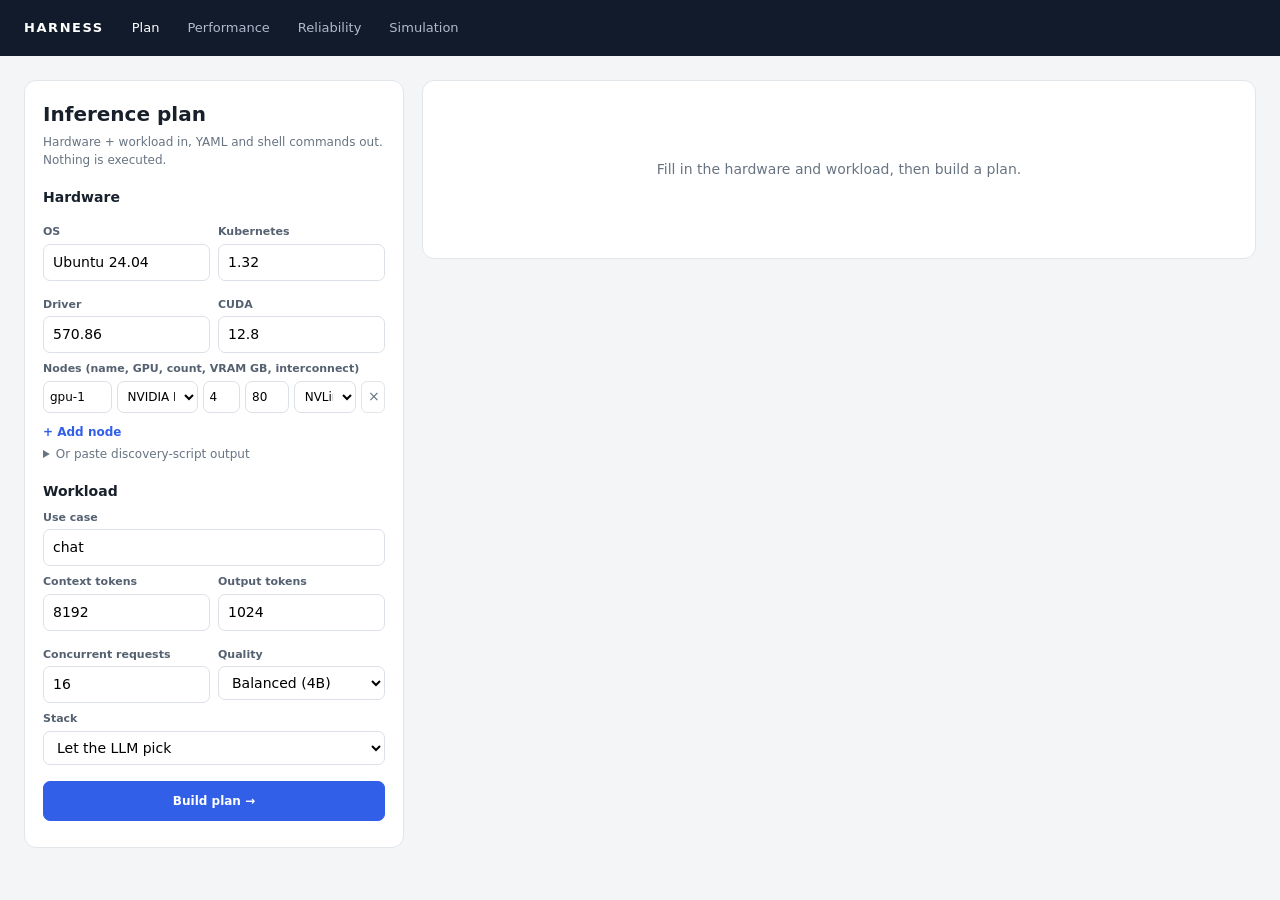
==== commit 4e6ebcb6: "demo commit" ====
--- a/ui/production.html
+++ b/ui/production.html
@@ -32,7 +32,7 @@
 </style>
 </head>
 <body>
-<header class="top"><span class="brand">HARNESS</span><a class="on" href="/production">Plan</a><a href="/simulation">Simulation</a></header>
+<header class="top"><span class="brand">HARNESS</span><a class="on" href="/production">Plan</a><a href="/performance">Performance</a><a href="/reliability">Reliability</a><a href="/simulation">Simulation</a></header>
 <div class="wrap">
 <form class="card" id="form">
   <h1>Inference plan</h1>
@@ -125,6 +125,8 @@
       <div class="stat"><b>${a.estimated_gib_per_replica} GiB</b><span>estimated per replica</span></div>
       <div class="stat"><b>${p.engine.max_model_len.toLocaleString()} / ${p.engine.max_num_seqs}</b><span>max_model_len / max_num_seqs</span></div>
     </div>
+    ${r.memory ? `<div class="why"><span class="pill">Memory · ${r.memory.included.filter(i => i.memory_type === "semantic").length} lessons · ${r.memory.tokens}/${r.memory.budget} tokens</span>
+      ${r.memory.included.filter(i => i.memory_type === "semantic").map(i => `<p class="muted">${esc(i.detail)}</p>`).join("") || `<p class="muted">No lessons recorded on this GPU type yet; the harness adds them as Performance and Reliability work completes.</p>`}</div>` : ""}
     ${p.blockers.length ? `<h2>Blockers</h2><ul class="issues bad">${p.blockers.map(b => `<li>${esc(b)}</li>`).join("")}</ul>` : ""}
     <ul class="issues">${p.notes.map(n => `<li>${esc(n)}</li>`).join("")}</ul>
 
